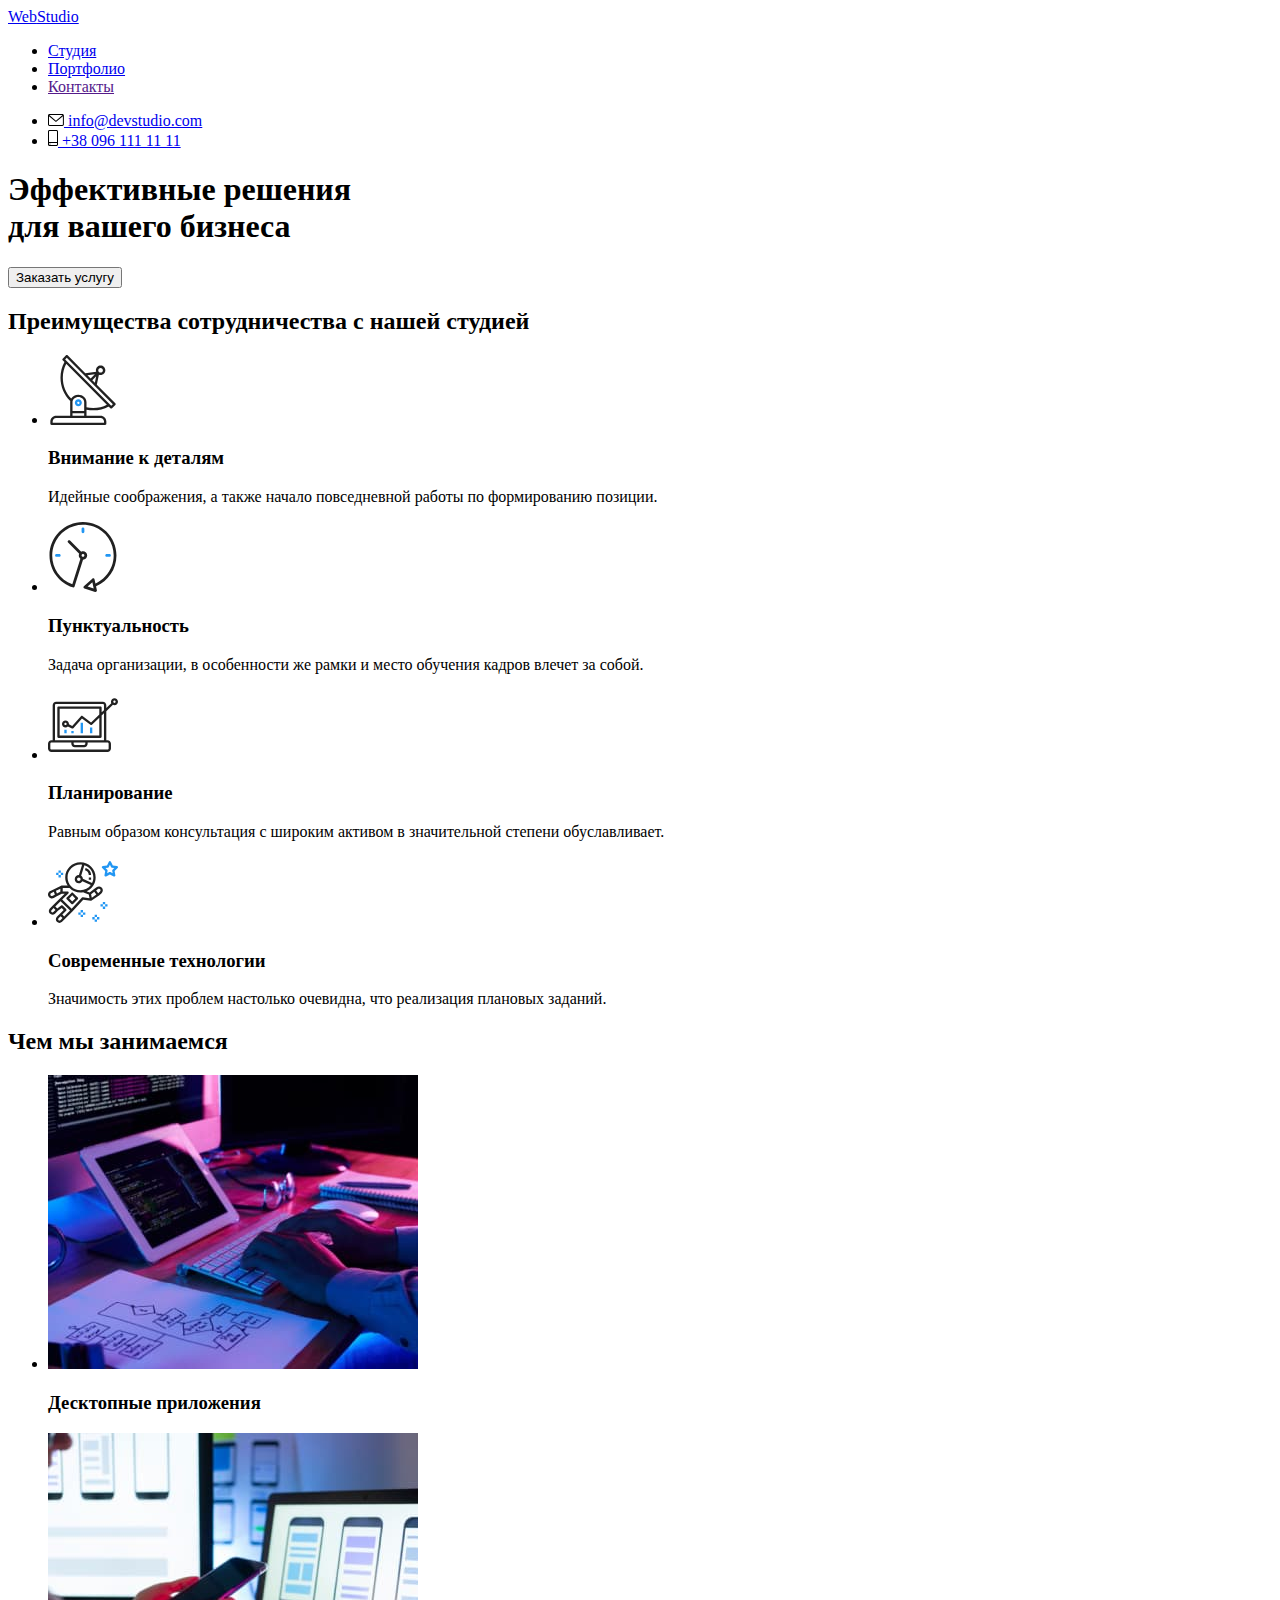
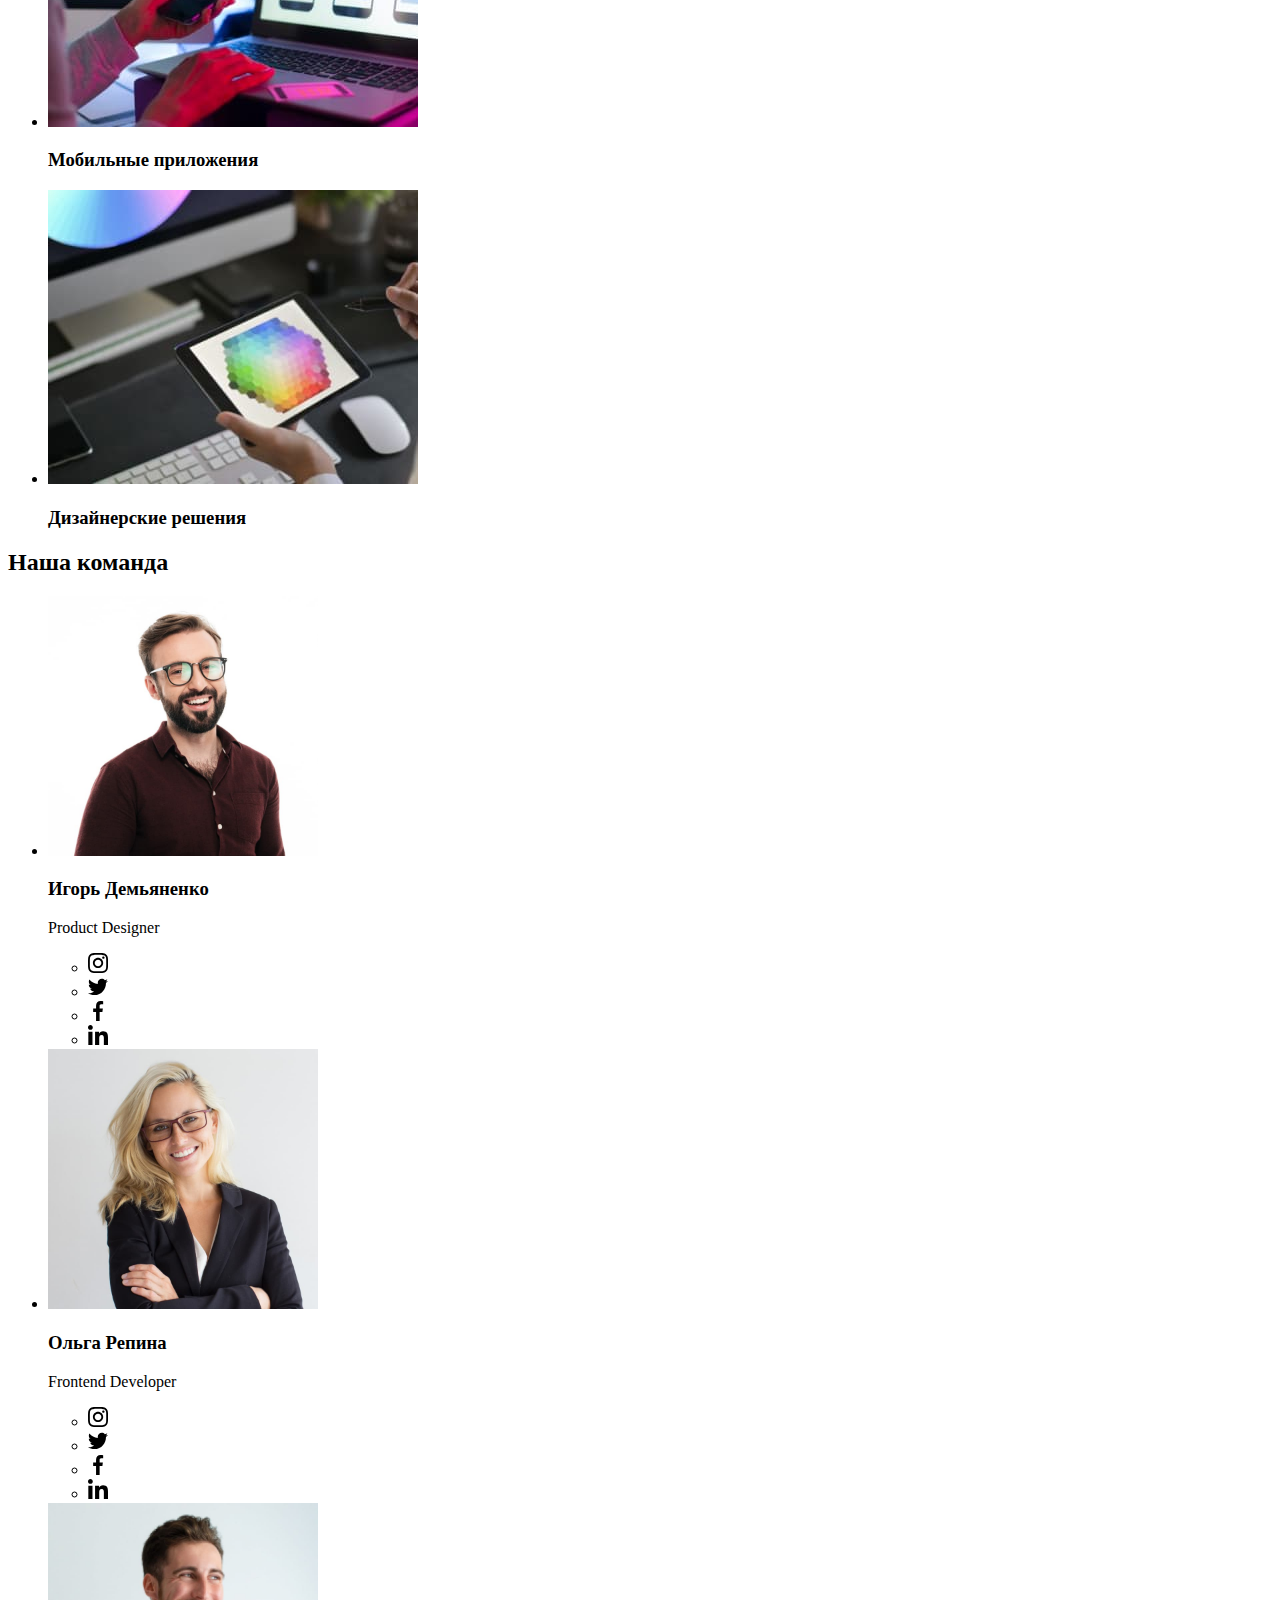
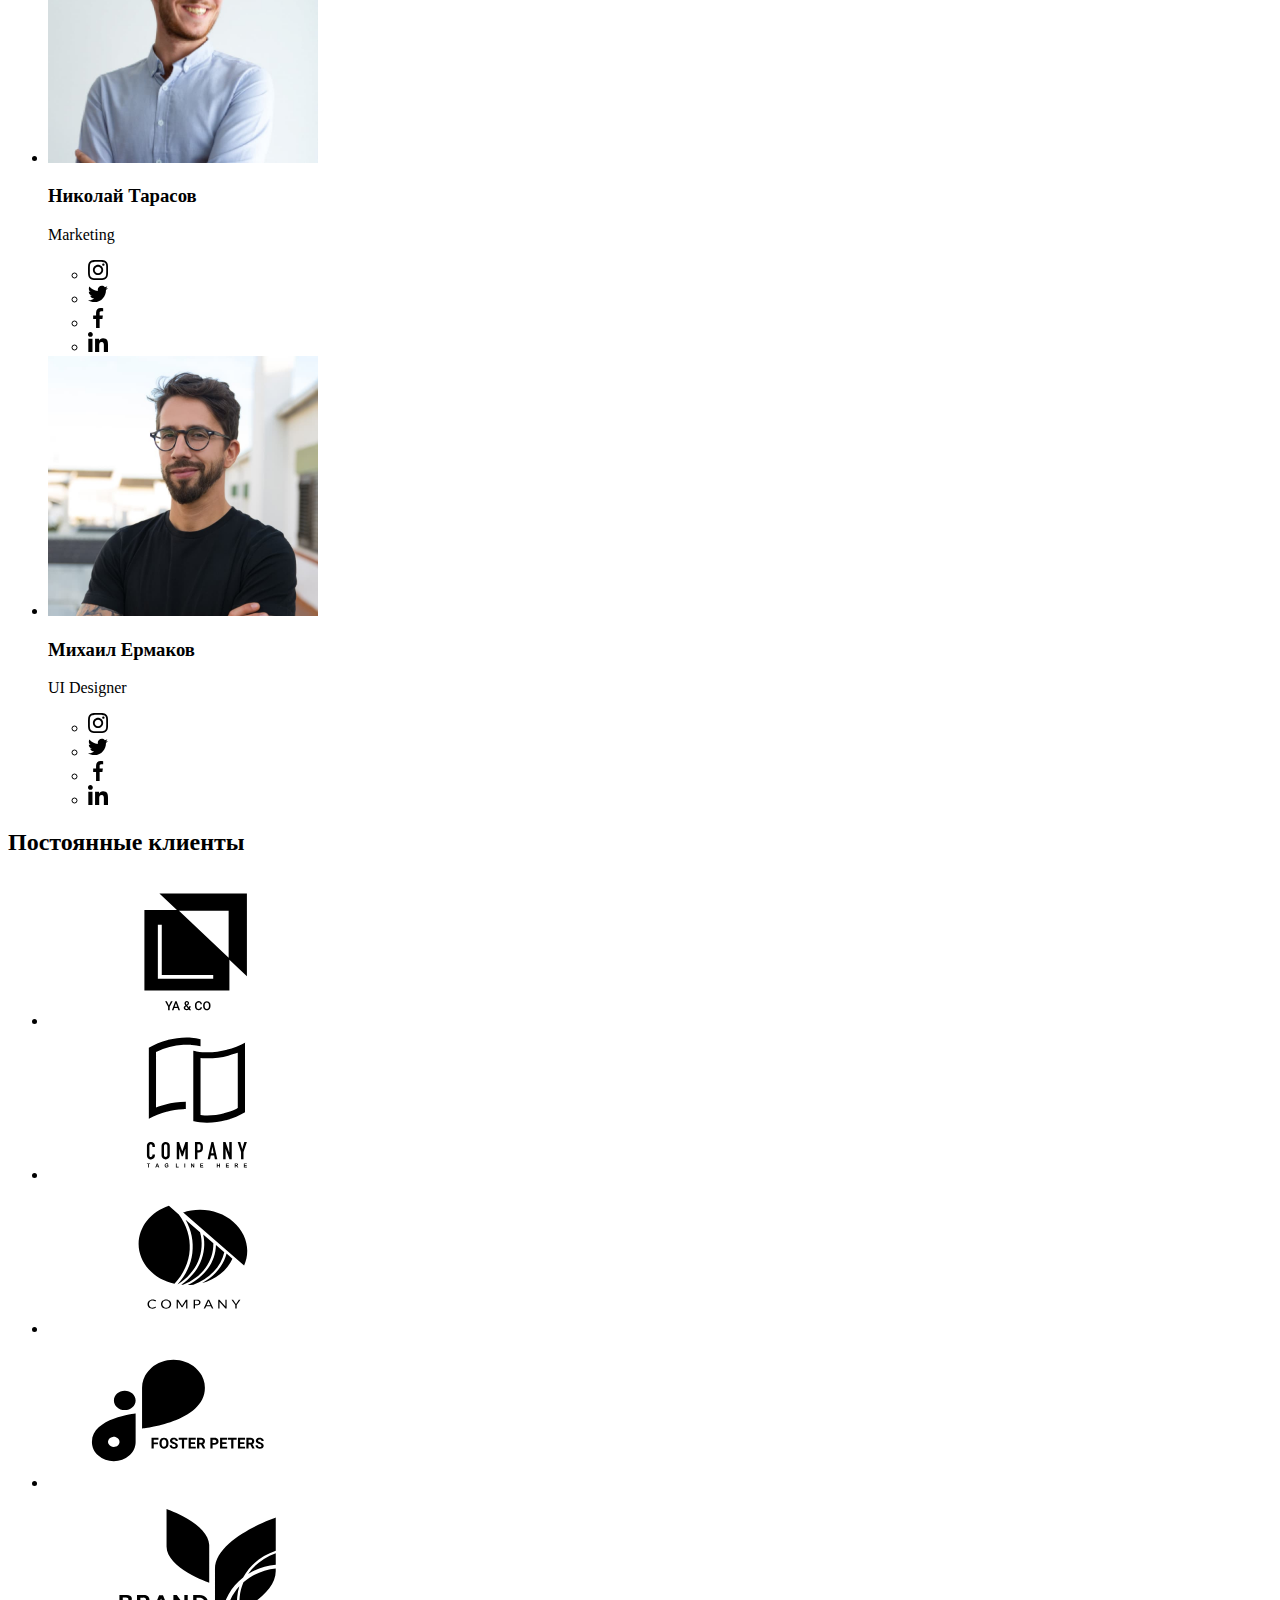
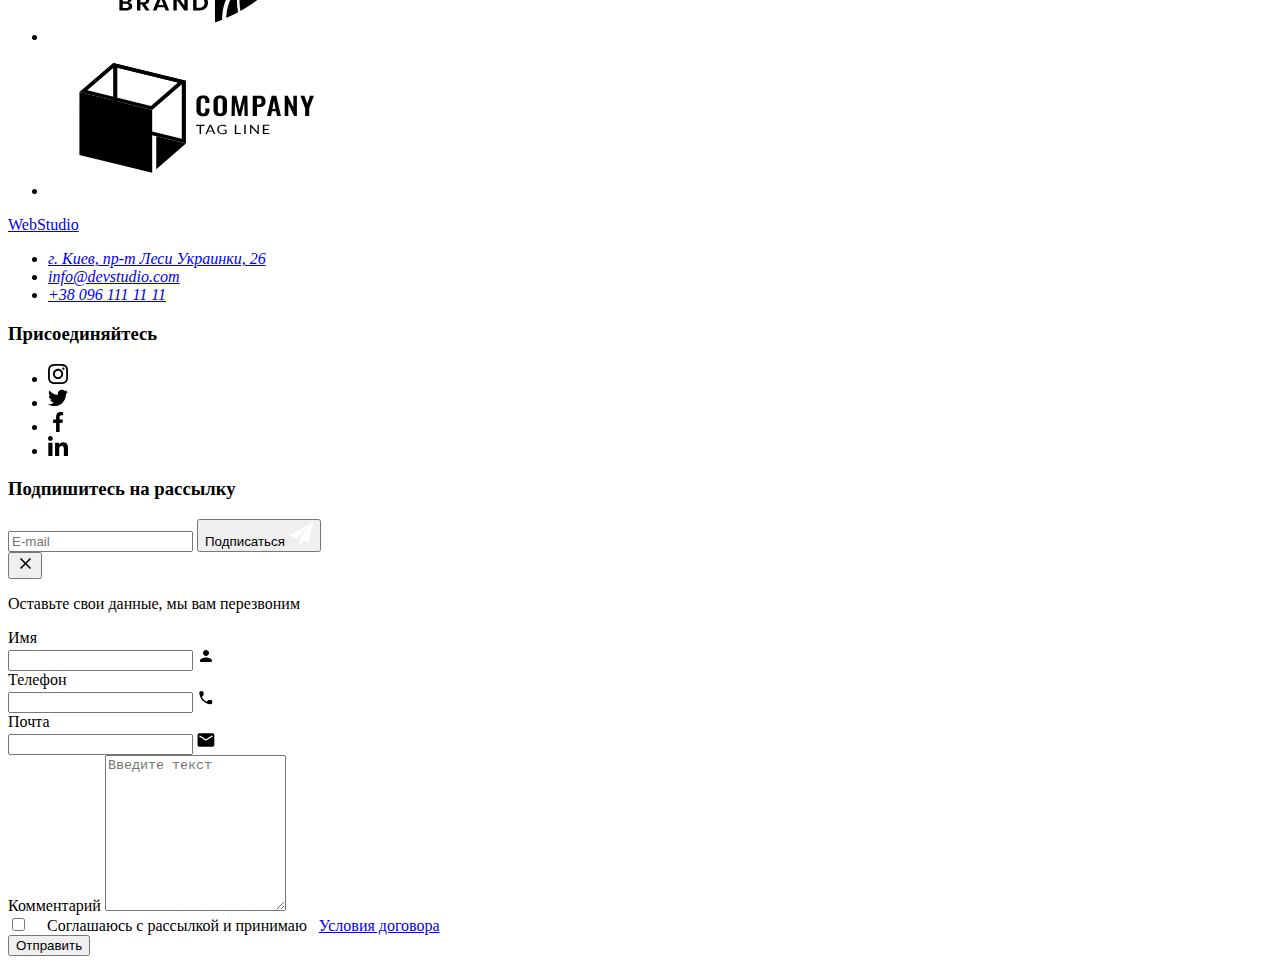
==== index.html @ 63162051 "sass" ====
<!DOCTYPE html>
<html lang="ru">
<head>
    <meta charset="UTF-8">
    <meta http-equiv="X-UA-Compatible" content="IE=edge">
    <meta name="viewport" content="width=device-width, initial-scale=1.0">
    <title>WebStudio</title>
    <link rel="stylesheet" href="./dist/main.min.css">
</head>
<body>
    <header class="container header-container">        
        <nav class="site-nav">
            <a href="./index.html" class="logo">Web<span class="logo__style">Studio</span></a>
            <ul class="navigation">
                <li class="navigation__item">
                    <a href="./index.html" class="navigation__link navigation__link-current">Студия</a>
                </li>
                <li class="navigation__item">
                    <a href="./portfolio.html" class="navigation__link">Портфолио</a>
                </li>
                <li class="navigation__item">
                    <a href="" class="navigation__link">Контакты</a>
                </li>
            </ul>
        </nav>
        <ul class="contacts">
            <li class="contacts__item">
                <a href="mailto:info@devstudio.com" class="contacts__link">
                    <svg class="contacts__icon" width="16" height="12">
                        <use href="./images/sprite.svg#icon-envelope" >
                        </use>
                    </svg> info@devstudio.com
                </a>
            </li>
            <li class="contacts__item">
                <a href="tel:+380961111111" class="contacts__link">
                    <svg class="contacts__icon" width="10" height="16">
                        <use href="./images/sprite.svg#icon-smartphone" >
                        </use>
                    </svg> +38 096 111 11 11
                </a>
            </li>
        </ul>
    </header> 
    <!--Основной контент-->   
    <main>
        <section class="hero">
            <div class="container hero__container"> 
                <h1 class="hero__heading">
                Эффективные решения <br>для вашего бизнеса
                </h1>
                <button data-modal-open type="button" class="hero__button" >Заказать услугу</button>
            </div>
        </section>
        <section class="section">
            <div class="container advantages-container">
                <!--Заголовок спрячется в CSS-->
                <h2 class="visually-hidden">Преимущества сотрудничества с нашей студией</h2>
                <ul class="advantages row">
                    <li class="advantages__item" >
                        <div class="advantages__box">
                            <svg class="advantages__icon" width="70" height="70">
                                <use href="./images/sprite.svg#icon-antenna"></use>
                            </svg>
                        </div>
                        <h3 class="advantages__title">Внимание к деталям</h3>
                        <p class="advantages__text">Идейные соображения, а также начало повседневной работы по формированию позиции.</p>
                    </li>
                    <li class="advantages__item">
                        <div class="advantages__box">
                            <svg class="advantages__icon" width="70" height="70">
                                <use href="./images/sprite.svg#icon-clock"></use>
                            </svg>
                        </div>
                        <h3 class="advantages__title">Пунктуальность</h3>
                        <p class="advantages__text">Задача организации, в особенности же рамки и место обучения кадров влечет за собой.
                        </p>
                    </li>
                    <li class="advantages__item">
                        <div class="advantages__box">
                            <svg class="advantages__icon" width="70" height="70">
                                <use href="./images/sprite.svg#icon-diagram"></use>
                            </svg>
                        </div>
                        <h3 class="advantages__title">Планирование</h3>
                        <p class="advantages__text">Равным образом консультация с широким активом в значительной степени обуславливает.
                        </p>
                    </li>
                    <li class="advantages__item">
                        <div class="advantages__box">
                            <svg class="advantages__icon" width="70" height="70">
                                <use href="./images/sprite.svg#icon-astronaut"></use>
                            </svg>
                        </div>
                        <h3 class="advantages__title">Современные технологии</h3>
                        <p class="advantages__text">Значимость этих проблем настолько очевидна, что реализация плановых заданий.</p>
                    </li>
                </ul>
            </div>
        </section>
        <section class="section section__work">
            <div class="container">
                <h2 class="section__title">Чем мы занимаемся</h2>
                <ul class="work row">
                    <li class="work__item">
                        <img src="./images/1.jpg" alt="">
                        <div class="work__title">
                            <h3 class="work__text">Десктопные приложения</h3>
                        </div>
                    </li>
                    <li class="work__item">
                        <img src="./images/2.jpg" alt="На ноутбуке создание адаптивной версии приложения для мобильных устройств"
                            width="370" height="294">
                        <div class="work__title">
                            <h3 class="work__text">Мобильные приложения</h3>
                        </div>
                    </li>
                    <li class="work__item">
                        <img src="./images/3.jpg" alt="Палитра цветов на планшете" width="370" height="294">
                        <div class="work__title">
                            <h3 class="work__text">Дизайнерские решения</h3>
                        </div>
                    </li>
                </ul>
            </div>
        </section>
        <section class="section dream-team">
            <div class="container">
                <h2 class="section__title">Наша команда</h2>
                <ul class="team row">
                    <li class="team__item">
                        <div class="team__content">
                            <img src="./images/igor.jpg" alt="Бородатый мужик в очках" width="270" height="260">
                            <div class="team__card">
                                <h3 class="team__title">Игорь Демьяненко </h3>
                                <p class="team__text">Product Designer</p>
                                <ul class="networks">
                                    <li class="networks__item">
                                        <a href="" class="networks__link">
                                            <svg class="networks__icon" width="20" height="20">
                                                <use href="./images/sprite.svg#icon-instagram">
                                                </use>
                                            </svg>
                                        </a>
                                    </li>
                                    <li class="networks__item">
                                        <a href="" class="networks__link">
                                            <svg class="networks__icon" width="20" height="20">
                                                <use href="./images/sprite.svg#icon-twitter">
                                                </use>
                                            </svg>
                                        </a>
                                    </li>
                                    <li class="networks__item">
                                        <a href="" class="networks__link">
                                            <svg class="networks__icon" width="20" height="20">
                                                <use href="./images/sprite.svg#icon-facebook">
                                                </use>
                                            </svg>
                                        </a>
                                    </li>
                                    <li class="networks__item">
                                        <a href="" class="networks__link">
                                            <svg class="networks__icon" width="20" height="20">
                                                <use href="./images/sprite.svg#icon-linkedin">
                                                </use>
                                            </svg>
                                        </a>
                                    </li>
                                </ul>
                            </div>
                        </div>
                    </li>
                    <li class="team__item">
                        <div class="team__content">
                            <img src="./images/olga.jpg" alt="Красивая блондинка" width="270" height="260">
                            <div class="team__card">
                                <h3 class="team__title">Ольга Репина</h3>
                                <p class="team__text">Frontend Developer</p>
                                <ul class="networks">
                                    <li class="networks__item">
                                        <a href="" class="networks__link">
                                            <svg class="networks__icon" width="20" height="20">
                                                <use href="./images/sprite.svg#icon-instagram">
                                                </use>
                                            </svg>
                                        </a>
                                    </li>
                                    <li class="networks__item">
                                        <a href="" class="networks__link">
                                            <svg class="networks__icon" width="20" height="20">
                                                <use href="./images/sprite.svg#icon-twitter">
                                                </use>
                                            </svg>
                                        </a>
                                    </li>
                                    <li class="networks__item">
                                        <a href="" class="networks__link">
                                            <svg class="networks__icon" width="20" height="20">
                                                <use href="./images/sprite.svg#icon-facebook">
                                                </use>
                                            </svg>
                                        </a>
                                    </li>
                                    <li class="networks__item">
                                        <a href="" class="networks__link">
                                            <svg class="networks__icon" width="20" height="20">
                                                <use href="./images/sprite.svg#icon-linkedin">
                                                </use>
                                            </svg>
                                        </a>
                                    </li>
                                </ul>
                            </div>
                        </div>
                    </li>
                    <li class="team__item">
                       <div class="team__content">
                            <img src="./images/kolya.jpg" alt="Голубоглазый шатен с сияющей улыбкой" width="270" height="260">
                            <div class="team__card">
                                <h3 class="team__title">Николай Тарасов</h3>
                                <p class="team__text">Marketing</p>
                                <ul class="networks">
                                    <li class="networks__item">
                                        <a href="" class="networks__link">
                                            <svg class="networks__icon" width="20" height="20">
                                                <use href="./images/sprite.svg#icon-instagram">
                                                </use>
                                            </svg>
                                        </a>
                                    </li>
                                    <li class="networks__item">
                                        <a href="" class="networks__link">
                                            <svg class="networks__icon" width="20" height="20">
                                                <use href="./images/sprite.svg#icon-twitter">
                                                </use>
                                            </svg>
                                        </a>
                                    </li>
                                    <li class="networks__item">
                                        <a href="" class="networks__link">
                                            <svg class="networks__icon" width="20" height="20">
                                                <use href="./images/sprite.svg#icon-facebook">
                                                </use>
                                            </svg>
                                        </a>
                                    </li>
                                    <li class="networks__item">
                                        <a href="" class="networks__link">
                                            <svg class="networks__icon" width="20" height="20">
                                                <use href="./images/sprite.svg#icon-linkedin">
                                                </use>
                                            </svg>
                                        </a>
                                    </li>
                                </ul>
                            </div>
                       </div>
                    </li>
                    <li class="team__item">
                        <div class="team__content">
                            <img src="./images/mikha.jpg" alt="Самодовольный мужик в очках и с бородой" width="270" height="260">
                            <div class="team__card">
                                <h3 class="team__title">Михаил Ермаков</h3>
                                <p class="team__text">UI Designer</p>
                                <ul class="networks">
                                    <li class="networks__item">
                                        <a href="" class="networks__link">
                                            <svg class="networks__icon" width="20" height="20">
                                                <use href="./images/sprite.svg#icon-instagram">
                                                </use>
                                            </svg>
                                        </a>
                                    </li>
                                    <li class="networks__item">
                                        <a href="" class="networks__link">
                                            <svg class="networks__icon" width="20" height="20">
                                                <use href="./images/sprite.svg#icon-twitter">
                                                </use>
                                            </svg>
                                        </a>
                                    </li>
                                    <li class="networks__item">
                                        <a href="" class="networks__link">
                                            <svg class="networks__icon" width="20" height="20">
                                                <use href="./images/sprite.svg#icon-facebook">
                                                </use>
                                            </svg>
                                        </a>
                                    </li>
                                    <li class="networks__item">
                                        <a href="" class="networks__link">
                                            <svg class="networks__icon" width="20" height="20">
                                                <use href="./images/sprite.svg#icon-linkedin">
                                                </use>
                                            </svg>
                                        </a>
                                    </li>
                                </ul>
                            </div>
                        </div>
                    </li>
                </ul>
            </div>
        </section>
        <section class="section">
            <div class="container">
                <h2 class="section__title">
                    Постоянные клиенты
                </h2>
                <ul class="clients row">
                    <li class="clients__item">
                        <a href="" class="clients__link">
                            <svg class="clients__icon">
                                <use href="./images/sprite.svg#icon-yaco">
                                </use>
                            </svg>
                        </a>
                    </li>
                    <li class="clients__item">
                        <a href="" class="clients__link">
                            <svg class="clients__icon">
                                <use href="./images/sprite.svg#icon-taglinehere">
                                </use>
                            </svg>
                        </a>
                    </li>
                    <li class="clients__item">
                        <a href="" class="clients__link">
                            <svg class="clients__icon">
                                <use href="./images/sprite.svg#icon-company">
                                </use>
                            </svg>
                        </a>
                    </li>
                    <li class="clients__item">
                        <a href="" class="clients__link">
                            <svg class="clients__icon">
                                <use href="./images/sprite.svg#icon-fosterpeters">
                                </use>
                            </svg>
                        </a>
                    </li>
                    <li class="clients__item">
                        <a href="" class="clients__link">
                            <svg class="clients__icon">
                                <use href="./images/sprite.svg#icon-brand">
                                </use>
                            </svg>
                        </a>
                    </li>
                    <li class="clients__item">
                        <a href="" class="clients__link">
                            <svg class="clients__icon">
                                <use href="./images/sprite.svg#icon-tagline">
                                </use>
                            </svg>
                        </a>
                    </li>
                </ul>
            </div>
        </section>
    </main>
    <!--Подвал сайта-->
    <footer class="footer">
        <div class="container footer__position">
           <div class="footer__address">
                <a href="./index.html" class="logo logo__footer">Web<span class="logo__style-white">Studio</span></a>
                <address class="address">
                    <ul class="address__studio">
                        <li class="address__item">
                            <a href="https://www.google.com.ua/maps/place/%D0%B1%D1%83%D0%BB.+%D0%9B%D0%B5%D1%81%D0%B8+%D0%A3%D0%BA%D1%80%D0%B0%D0%B8%D0%BD%D0%BA%D0%B8,+26,+%D0%9A%D0%B8%D0%B5%D0%B2,+02000/@50.4265841,30.5361971,17z/"
                                target="_blank" class="link-map">г. Киев, пр-т Леси Украинки, 26</a>
                        </li>
                        <li class="address__item">
                            <a href="mailto:info@devstudio.com" class="address__link">info@devstudio.com</a>
                        </li>
                        <li class="address__item">
                            <a href="tel:+380961111111" class="address__link">+38 096 111 11 11</a>
                        </li>
                    </ul>
                </address>
           </div>
            <div class="account">
                <h3 class="account__title">Присоединяйтесь</h3>
                <ul class="account__list">
                    <li class="account__item">
                        <a href="" class="account__link">
                            <svg class="account__icon" width="20" height="20">
                                <use href="./images/sprite.svg#icon-instagram">
                                </use>
                            </svg>
                        </a>
                    </li>
                    <li class="account__item">
                        <a href="" class="account__link">
                            <svg class="account__icon" width="20" height="20">
                                <use href="./images/sprite.svg#icon-twitter">
                                </use>
                            </svg>
                        </a>
                    </li>
                    <li class="account__item">
                        <a href="" class="account__link">
                            <svg class="account__icon" width="20" height="20">
                                <use href="./images/sprite.svg#icon-facebook">
                                </use>
                            </svg>
                        </a>
                    </li>
                    <li class="account__item">
                        <a href="" class="account__link">
                            <svg class="account__icon" width="20" height="20">
                                <use href="./images/sprite.svg#icon-linkedin">
                                </use>
                            </svg>
                        </a>
                    </li>
                </ul>
            </div>
            <div class="footer-form-box">
                <h3 class="account__title">Подпишитесь на рассылку</h3>
                <form class="form">
                    <input type="email" name="email" placeholder="E-mail" class="form__input">
                    <button type="submit" class="form__submit">Подписаться
                        <svg class="form__svg" width="24" height="24">
                            <use href="./images/sprite.svg#icon-send"></use>
                        </svg>
                    </button>
                </form>
            </div>
        </div>
    </footer>
    <!--Модальное окно-->
    <div data-modal class="backdrop is-hidden">
        <div class="modal">
             <button data-modal-close type="button" class="button-close-modal">
                <svg class="icon-close-modal" width="18" height="18">
                    <use href="./images/sprite.svg#icon-close-black"></use>
                </svg>
            </button>
            <p class="modal__title">Оставьте свои данные, мы вам перезвоним</p>
            <form>
                <div class="modal__box">
                    <label for="name" class="modal__label">Имя</label>
                   <div class="modal__field">
                        <input type="text" name="name" id="name" class="modal__input">
                        <svg class="modal__icon" width="18" height="18">
                            <use href="./images/sprite.svg#icon-person"></use>
                        </svg>
                   </div>
                </div>
                <div class="modal__box">
                    <label for="tel" class="modal__label">Телефон</label>
                    <div class="modal__field">
                        <input type="tel" name="tel" id="tel" class="modal__input">
                        <svg class="modal__icon" width="18" height="18">
                            <use href="./images/sprite.svg#icon-phone"></use>
                        </svg>
                    </div>
                </div>
                <div class="modal__box">
                    <label for="email" class="modal__label">Почта</label>
                    <div class="modal__field">
                        <input type="email" name="email" id="email" class="modal__input">
                        <svg class="modal__icon" width="18" height="18">
                            <use href="./images/sprite.svg#icon-email"></use>
                        </svg>
                    </div>
                </div>
                <div class="modal__box">
                    <label for="comment" class="modal__label">Комментарий</label>
                    <textarea name="comment" id="comment" rows="10" class="modal__comment" placeholder="Введите текст"></textarea>
                </div>
                <div class="checkbox">
                    <input type="checkbox" name="agreement" id="agreement" class="checkbox__input hidden">
                    <label for="agreement" class="checkbox__label">
                        <span class="checkbox__send">
                            <svg width="11" height="8">
                                <use href="./images/sprite.svg#icon-check"></use>
                            </svg>
                        </span>
                        Соглашаюсь с рассылкой и принимаю &#160
                        <a href="#" class="agreement-link">Условия договора</a>
                    </label>
                </div>
                <button type="submit" class="modal-submit-button">
                    Отправить
                </button>
            </form>
        </div>
    </div>
    <script src="./js/modal.js"></script>
</body>
</html>
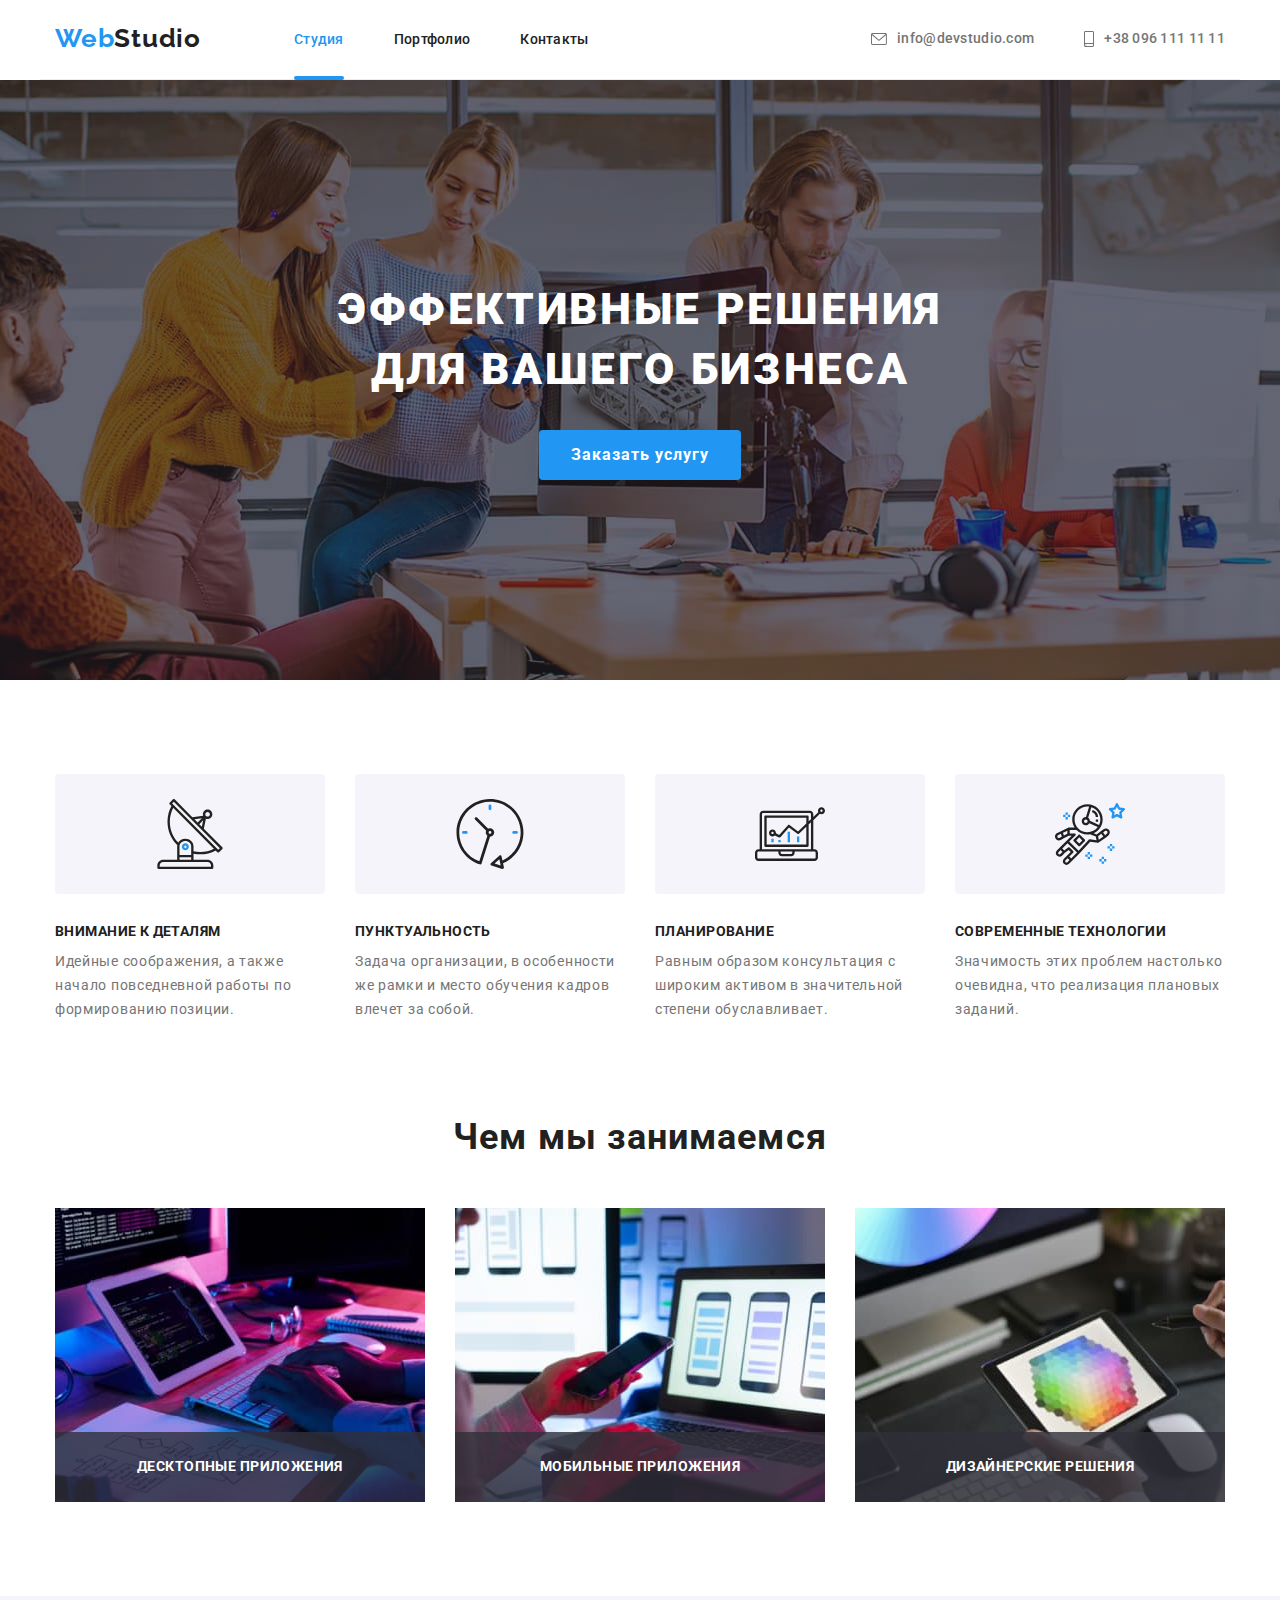
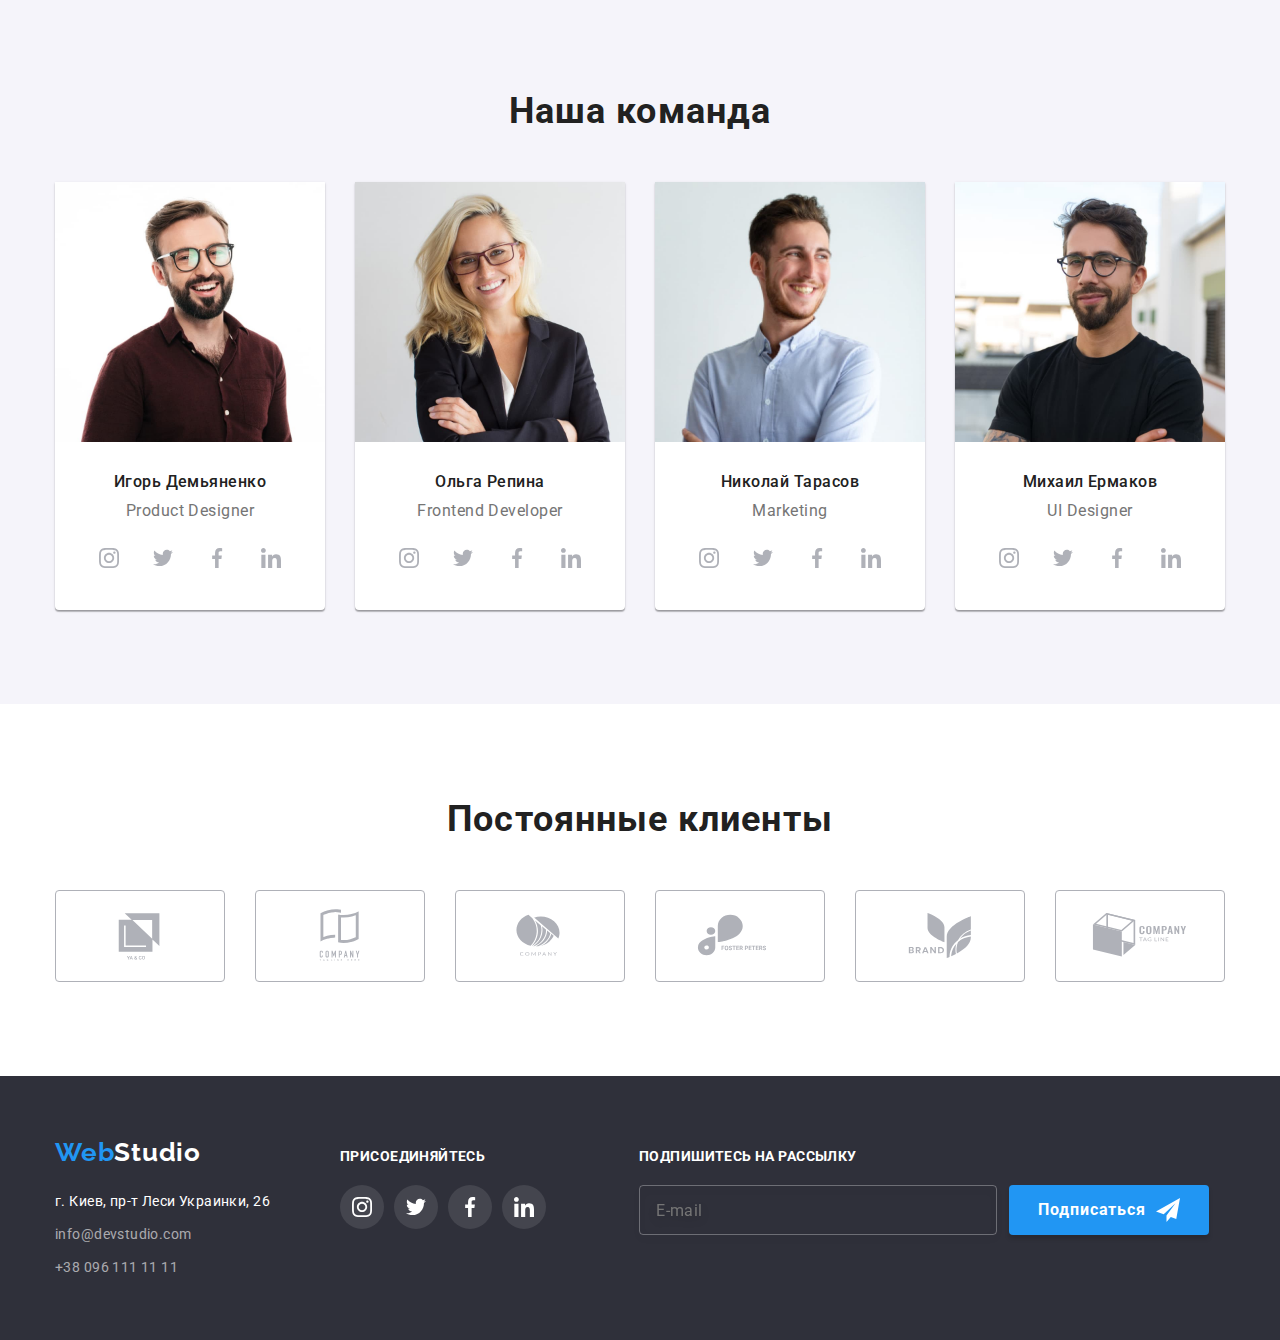
==== commit 6cf753fe: "dist del" ====
--- a/index.html
+++ b/index.html
@@ -5,7 +5,7 @@
     <meta http-equiv="X-UA-Compatible" content="IE=edge">
     <meta name="viewport" content="width=device-width, initial-scale=1.0">
     <title>WebStudio</title>
-    <link rel="stylesheet" href="./dist/main.min.css">
+    <link rel="stylesheet" href="./css/main.min.css">
 </head>
 <body>
     <header class="container header-container">        
--- a/css/main.min.css
+++ b/css/main.min.css
@@ -0,0 +1,2 @@
+@import url("https://fonts.googleapis.com/css2?family=Raleway:wght@700&family=Roboto:wght@400;500;700;900&display=swap");@import url("https://cdnjs.cloudflare.com/ajax/libs/modern-normalize/1.1.0/modern-normalize.css");*,::before,::after{-webkit-box-sizing:border-box;box-sizing:border-box}body{font-family:'Roboto', sans-serif;color:#757575}h1,h2,h3,p,ul{margin-top:0;margin-bottom:0}ul{padding:0;list-style:none}img{display:block;max-width:100%;height:auto}.logo{font-family:'Raleway', sans-serif;color:#2196f3;text-decoration:none;font-weight:700;font-size:26px;line-height:1.3;letter-spacing:0.03em;margin-right:93px}.logo__style{color:#212121}.logo__style-white{color:#ffff}.logo__footer{display:block;margin-right:0;margin-bottom:20px}.container{width:1200px;padding-left:15px;padding-right:15px;margin:0 auto}.logo{font-family:'Raleway', sans-serif;color:#2196f3;text-decoration:none;font-weight:700;font-size:26px;line-height:1.3;letter-spacing:0.03em;margin-right:93px}.logo__style{color:#212121}.logo__style-white{color:#ffff}.logo__footer{display:block;margin-right:0;margin-bottom:20px}.header-container{display:-webkit-box;display:-ms-flexbox;display:flex;-webkit-box-pack:justify;-ms-flex-pack:justify;justify-content:space-between;height:80px;padding-top:24px;padding-bottom:25px;-webkit-box-align:center;-ms-flex-align:center;align-items:center;border-bottom:1px solid #ececec}.navigation{display:-webkit-box;display:-ms-flexbox;display:flex}.navigation__item{margin-right:50px}.navigation__item:last-child{margin-right:0}.site-nav{display:-webkit-box;display:-ms-flexbox;display:flex;-webkit-box-align:center;-ms-flex-align:center;align-items:center}.navigation__link{position:relative;padding:32px 0;color:#212121;text-decoration:none;font-weight:500;font-size:14px;line-height:1.14;letter-spacing:0.02em;-webkit-transition:color 250ms cubic-bezier(0.4, 0, 0.2, 1);transition:color 250ms cubic-bezier(0.4, 0, 0.2, 1)}.navigation__link:hover,.navigation__link:focus{color:#2196f3}.navigation__link-current{color:#2196f3}.navigation__link-current::after{position:absolute;content:'';width:100%;height:4px;bottom:-1px;right:0;border-radius:2px;background-color:#2196f3}.contacts{display:-webkit-box;display:-ms-flexbox;display:flex}.contacts__item{margin-left:50px}.contacts__item:first-child{margin-left:0}.contacts__link{display:-webkit-box;display:-ms-flexbox;display:flex;-webkit-box-align:center;-ms-flex-align:center;align-items:center;color:#757575;font-weight:500;font-size:14px;line-height:1.14;letter-spacing:0.02em;text-decoration:none;-webkit-transition:color 250ms cubic-bezier(0.4, 0, 0.2, 1);transition:color 250ms cubic-bezier(0.4, 0, 0.2, 1)}.contacts__link:hover,.contacts__link:focus{color:#2196f3}.contacts__icon{margin-right:10px;fill:currentColor}.contacts__link:hover .contacts__icon,.contacts__link:focus .contacts__icon{color:#2196f3;fill:#2196f3;stroke:#2196f3}.hero{background-color:#2f303a;padding-top:200px;padding-bottom:200px;max-width:1600px;height:600px;margin-left:auto;margin-right:auto;background-image:-webkit-gradient(linear, left top, right top, from(rgba(47,48,58,0.4)), to(rgba(47,48,58,0.4))),url(../images/bgimg.jpg);background-image:linear-gradient(to right, rgba(47,48,58,0.4), rgba(47,48,58,0.4)),url(../images/bgimg.jpg);background-position:center;background-repeat:no-repeat;background-size:cover}.hero__heading{color:#ffff;font-weight:900;font-size:44px;line-height:1.36;text-align:center;letter-spacing:0.06em;text-transform:uppercase;margin-bottom:30px}.hero__container{display:-webkit-box;display:-ms-flexbox;display:flex;-webkit-box-orient:vertical;-webkit-box-direction:normal;-ms-flex-direction:column;flex-direction:column;-webkit-box-align:center;-ms-flex-align:center;align-items:center;-webkit-box-pack:center;-ms-flex-pack:center;justify-content:center}.hero__button{color:#ffff;background-color:#2196f3;font-family:inherit;font-weight:bold;font-size:16px;line-height:1.88;display:-webkit-box;display:-ms-flexbox;display:flex;-webkit-box-align:center;-ms-flex-align:center;align-items:center;text-align:center;letter-spacing:0.06em;cursor:pointer;border-radius:4px;padding:10px 32px;border:none;outline:none;-webkit-transition:opacity 250ms cubic-bezier(0.4, 0, 0.2, 1);transition:opacity 250ms cubic-bezier(0.4, 0, 0.2, 1)}.hero__button:hover{opacity:0.8}.backdrop{position:fixed;left:0;top:0;width:100%;height:100%;background-color:rgba(0,0,0,0.2);opacity:1;-webkit-transition:opacity 250ms cubic-bezier(0.4, 0, 0.2, 1);transition:opacity 250ms cubic-bezier(0.4, 0, 0.2, 1)}.backdrop.is-hidden{opacity:0;visibility:hidden;pointer-events:none}.modal{position:absolute;width:528px;min-height:581px;padding:40px 39px 40px 41px;left:50%;top:50%;-webkit-transform:translate(-50%, -50%) scale(1);transform:translate(-50%, -50%) scale(1);-webkit-transition:-webkit-transform 250ms cubic-bezier(0.4, 0, 0.2, 1);transition:-webkit-transform 250ms cubic-bezier(0.4, 0, 0.2, 1);transition:transform 250ms cubic-bezier(0.4, 0, 0.2, 1);transition:transform 250ms cubic-bezier(0.4, 0, 0.2, 1), -webkit-transform 250ms cubic-bezier(0.4, 0, 0.2, 1);background-color:#fff;-webkit-box-shadow:0px 1px 3px rgba(0,0,0,0.12),0px 1px 1px rgba(0,0,0,0.14),0px 2px 1px rgba(0,0,0,0.2);box-shadow:0px 1px 3px rgba(0,0,0,0.12),0px 1px 1px rgba(0,0,0,0.14),0px 2px 1px rgba(0,0,0,0.2);border-radius:4px}.button-close-modal{display:-webkit-box;display:-ms-flexbox;display:flex;-webkit-box-align:center;-ms-flex-align:center;align-items:center;position:absolute;top:8px;right:8px;width:30px;height:30px;background:#ffffff;border:1px solid rgba(0,0,0,0.1);border-radius:50%;cursor:pointer;-webkit-transition:fill 250ms cubic-bezier(0.4, 0, 0.2, 1);transition:fill 250ms cubic-bezier(0.4, 0, 0.2, 1)}.button-close-modal:hover .icon-close-modal,.button-close-modal:focus .icon-close-modal{fill:#2196f3}.modal__title{font-weight:700;font-size:20px;line-height:23px;text-align:center;letter-spacing:0.03em;color:#212121;margin-bottom:12px}.modal__box{position:relative;width:100%;margin-bottom:10px;cursor:pointer}.modal__label{display:block;margin-bottom:4px;font-size:12px;line-height:1.2;letter-spacing:0.01em;color:#757575}.modal__input{width:100%;min-height:40px;border:1px solid rgba(33,33,33,0.2);border-radius:4px;cursor:pointer;padding-left:40px;outline:none;-webkit-transition:border-color 250ms cubic-bezier(0.4, 0, 0.2, 1);transition:border-color 250ms cubic-bezier(0.4, 0, 0.2, 1)}.modal__input .modal__input:focus{border-color:#2196f3}.modal__icon{position:absolute;left:12px;bottom:11px;-webkit-transition:fill 250ms cubic-bezier(0.4, 0, 0.2, 1);transition:fill 250ms cubic-bezier(0.4, 0, 0.2, 1)}.modal__field:focus .modal__icon,.modal__field:hover .modal__icon{fill:#2196f3}.modal__comment{display:block;resize:none;width:100%;height:120px;padding:12px 16px;border:1px solid rgba(33,33,33,0.2);border-radius:4px;font-size:14px;line-height:16px;letter-spacing:0.01em;color:rgba(117,117,117,0.5);outline:none;-webkit-transition:border-color 250ms cubic-bezier(0.4, 0, 0.2, 1);transition:border-color 250ms cubic-bezier(0.4, 0, 0.2, 1)}.modal__comment:focus,.modal__comment:hover{border-color:#2196f3}.checkbox{display:-webkit-box;display:-ms-flexbox;display:flex;-webkit-box-pack:center;-ms-flex-pack:center;justify-content:center;-webkit-box-align:center;-ms-flex-align:center;align-items:center;margin-top:15px;margin-bottom:30px}.hidden{position:absolute;width:1px;height:1px;margin:-1px;padding:0;overflow:hidden;border:0;clip:rect(0 0 0 0)}.checkbox__send{display:-webkit-box;display:-ms-flexbox;display:flex;-webkit-box-pack:center;-ms-flex-pack:center;justify-content:center;-webkit-box-align:center;-ms-flex-align:center;align-items:center;width:16px;height:15px;border:2px solid #212121;border-radius:2px;margin-right:7px;-webkit-transition:border-color 250ms cubic-bezier(0.4, 0, 0.2, 1);transition:border-color 250ms cubic-bezier(0.4, 0, 0.2, 1)}.checkbox__label{display:-webkit-box;display:-ms-flexbox;display:flex;-webkit-box-pack:center;-ms-flex-pack:center;justify-content:center;-webkit-box-align:center;-ms-flex-align:center;align-items:center;font-size:14px;line-height:24px;letter-spacing:0.03em;color:#757575}.agreement-link{color:#2196f3;font-size:14px;line-height:24px;letter-spacing:0.03em}.checkbox__input:checked+.checkbox__label .checkbox__send{background-color:#2196f3;border:none}.checkbox__input:hover+.checkbox__label .checkbox__send,.checkbox__input:focus+.checkbox__label .checkbox__send{border-color:#2196f3}.modal-submit-button{margin:0 auto;width:200px;height:50px;color:#ffff;background-color:#2196f3;font-family:inherit;font-weight:700;font-size:16px;line-height:1.88;display:block;-webkit-box-align:center;-ms-flex-align:center;align-items:center;text-align:center;letter-spacing:0.06em;cursor:pointer;border-radius:4px;padding:10px 32px;border:none;outline:none;-webkit-box-shadow:0px 4px 4px rgba(0,0,0,0.15);box-shadow:0px 4px 4px rgba(0,0,0,0.15);border-radius:4px;-webkit-transition:background-color 250ms cubic-bezier(0.4, 0, 0.2, 1);transition:background-color 250ms cubic-bezier(0.4, 0, 0.2, 1)}.modal-submit-button:hover,.modal-submit-button:focus{background-color:#188ce8}.visually-hidden{position:absolute;clip:rect(0 0 0 0);width:1px;height:1px;margin:-1px}.section{padding-top:94px;padding-bottom:94px}.row{display:-webkit-box;display:-ms-flexbox;display:flex}.advantages__item{margin-left:30px}.advantages__item:first-child{margin-left:0}.advantages__box{display:-webkit-box;display:-ms-flexbox;display:flex;-webkit-box-pack:center;-ms-flex-pack:center;justify-content:center;-webkit-box-align:center;-ms-flex-align:center;align-items:center;width:270px;height:120px;background-color:#f5f4fa;border-radius:4px;margin-bottom:30px}.advantages__title{color:#212121;font-weight:700;font-size:14px;line-height:1.14;letter-spacing:0.03em;text-transform:uppercase;margin-bottom:10px}.advantages__text{color:#757575;font-size:14px;line-height:1.71;letter-spacing:0.05em}.section__work{padding-top:0px}.section__title{color:#212121;font-weight:bold;font-size:36px;line-height:1.17;text-align:center;letter-spacing:0.03em;margin-bottom:50px}.work__item{position:relative;margin-right:30px}.work__item:last-child{margin-right:0}.work__title{position:absolute;display:-webkit-box;display:-ms-flexbox;display:flex;-webkit-box-pack:center;-ms-flex-pack:center;justify-content:center;-webkit-box-align:center;-ms-flex-align:center;align-items:center;left:0;bottom:0;width:370px;height:70px;background-color:rgba(47,48,58,0.8)}.work__text{color:#ffff;font-weight:700;font-size:14px;line-height:1.14;letter-spacing:0.03em;text-transform:uppercase}.dream-team{background-color:#f5f4fa}.team__item{margin-right:30px}.team__item:last-child{margin-right:0}.team__content{display:-webkit-box;display:-ms-flexbox;display:flex;-webkit-box-orient:vertical;-webkit-box-direction:normal;-ms-flex-direction:column;flex-direction:column;background-color:#ffff;-webkit-box-shadow:0px 1px 3px rgba(0,0,0,0.12),0px 1px 1px rgba(0,0,0,0.14),0px 2px 1px rgba(0,0,0,0.2);box-shadow:0px 1px 3px rgba(0,0,0,0.12),0px 1px 1px rgba(0,0,0,0.14),0px 2px 1px rgba(0,0,0,0.2);border-radius:0px 0px 4px 4px}.team__card{padding-top:30px;padding-bottom:30px}.team__title{color:#212121;font-weight:500;font-size:16px;line-height:1.19;text-align:center;letter-spacing:0.03em;margin-bottom:10px}.team__text{color:#757575;font-size:16px;line-height:1.19;text-align:center;letter-spacing:0.03em;margin-bottom:16px}.networks{display:-webkit-box;display:-ms-flexbox;display:flex;-webkit-box-pack:center;-ms-flex-pack:center;justify-content:center;-webkit-box-align:center;-ms-flex-align:center;align-items:center}.networks__item{margin-right:10px}.networks__item:last-child{margin-right:0}.networks__link{display:-webkit-box;display:-ms-flexbox;display:flex;-webkit-box-pack:center;-ms-flex-pack:center;justify-content:center;-webkit-box-align:center;-ms-flex-align:center;align-items:center;border-radius:50%;width:44px;height:44px;-webkit-transition:background-color 250ms cubic-bezier(0.4, 0, 0.2, 1);transition:background-color 250ms cubic-bezier(0.4, 0, 0.2, 1)}.networks__link:focus,.networks__link:hover{background-color:#2196f3}.networks__icon{fill:#afb1b8;-webkit-transition:fill 250ms cubic-bezier(0.4, 0, 0.2, 1);transition:fill 250ms cubic-bezier(0.4, 0, 0.2, 1)}.networks__link:focus .networks__icon,.networks__link:hover .networks__icon{fill:#ffff}.clients__item{-webkit-box-sizing:border-box;box-sizing:border-box;-ms-flex-preferred-size:calc(100% / 6 - 30px);flex-basis:calc(100% / 6 - 30px);margin-right:30px}.clients__item:last-child{margin-right:0}.clients__link{display:-webkit-box;display:-ms-flexbox;display:flex;-webkit-box-pack:center;-ms-flex-pack:center;justify-content:center;-webkit-box-align:center;-ms-flex-align:center;align-items:center;width:170px;height:92px;border:1px solid #afb1b8;border-radius:4px;-webkit-transition:border-color 250ms cubic-bezier(0.4, 0, 0.2, 1);transition:border-color 250ms cubic-bezier(0.4, 0, 0.2, 1)}.clients__link:hover,.clients__link:focus{border-color:#2196f3}.clients__icon{display:block;margin-top:0;margin-bottom:0;width:106px;height:60px;fill:#afb1b8;-webkit-transition:fill 250ms cubic-bezier(0.4, 0, 0.2, 1);transition:fill 250ms cubic-bezier(0.4, 0, 0.2, 1)}.clients__link:focus .clients__icon,.clients__link:hover .clients__icon{fill:#2196f3}.section__projects{padding-top:94px;padding-bottom:64px}.filter{display:-webkit-box;display:-ms-flexbox;display:flex;-webkit-box-pack:center;-ms-flex-pack:center;justify-content:center;margin-bottom:50px}.filter__item{margin-right:8px}.filter__item:last-child{margin-right:0}.filter__style{font-family:inherit;font-weight:500;font-size:16px;line-height:1.62;text-align:center;letter-spacing:0.03em;border:none;border-radius:4px;padding:6px 22px;-webkit-transition:background-color 250ms cubic-bezier(0.4, 0, 0.2, 1),color 250ms cubic-bezier(0.4, 0, 0.2, 1),-webkit-box-shadow 250ms cubic-bezier(0.4, 0, 0.2, 1);transition:background-color 250ms cubic-bezier(0.4, 0, 0.2, 1),color 250ms cubic-bezier(0.4, 0, 0.2, 1),-webkit-box-shadow 250ms cubic-bezier(0.4, 0, 0.2, 1);transition:background-color 250ms cubic-bezier(0.4, 0, 0.2, 1),color 250ms cubic-bezier(0.4, 0, 0.2, 1),box-shadow 250ms cubic-bezier(0.4, 0, 0.2, 1);transition:background-color 250ms cubic-bezier(0.4, 0, 0.2, 1),color 250ms cubic-bezier(0.4, 0, 0.2, 1),box-shadow 250ms cubic-bezier(0.4, 0, 0.2, 1),-webkit-box-shadow 250ms cubic-bezier(0.4, 0, 0.2, 1)}.filter__style:focus,.filter__style:hover{color:#ffff;background-color:#2196f3;cursor:pointer;-webkit-box-shadow:0px 3px 1px rgba(0,0,0,0.1),0px 1px 2px rgba(0,0,0,0.08),0px 2px 2px rgba(0,0,0,0.12);box-shadow:0px 3px 1px rgba(0,0,0,0.1),0px 1px 2px rgba(0,0,0,0.08),0px 2px 2px rgba(0,0,0,0.12)}.project{display:-webkit-box;display:-ms-flexbox;display:flex;-ms-flex-wrap:wrap;flex-wrap:wrap;padding:0;margin:0;margin-left:calc(-1 * 30px);margin-top:calc(-1 * 30px)}.project__item{margin-left:30px;margin-top:30px;-ms-flex-preferred-size:calc(100 / 3 - 30px);flex-basis:calc(100 / 3 - 30px)}.project__content{display:-webkit-box;display:-ms-flexbox;display:flex;-webkit-box-orient:vertical;-webkit-box-direction:normal;-ms-flex-direction:column;flex-direction:column;background-color:#ffff;text-decoration:none;-webkit-transition:-webkit-box-shadow 250ms cubic-bezier(0.4, 0, 0.2, 1);transition:-webkit-box-shadow 250ms cubic-bezier(0.4, 0, 0.2, 1);transition:box-shadow 250ms cubic-bezier(0.4, 0, 0.2, 1);transition:box-shadow 250ms cubic-bezier(0.4, 0, 0.2, 1), -webkit-box-shadow 250ms cubic-bezier(0.4, 0, 0.2, 1)}.project__content:focus,.project__content:hover{-webkit-box-shadow:0px 1px 1px rgba(0,0,0,0.12),0px 4px 4px rgba(0,0,0,0.06),1px 4px 6px rgba(0,0,0,0.16);box-shadow:0px 1px 1px rgba(0,0,0,0.12),0px 4px 4px rgba(0,0,0,0.06),1px 4px 6px rgba(0,0,0,0.16);cursor:pointer}.project__wrapp{position:relative;overflow:hidden}.project-hidden-late{position:absolute;padding:63px 24px;width:370px;top:0;left:0;height:100%;-webkit-transform:translateY(100%);transform:translateY(100%);-webkit-transition:-webkit-transform 250ms cubic-bezier(0.4, 0, 0.2, 1);transition:-webkit-transform 250ms cubic-bezier(0.4, 0, 0.2, 1);transition:transform 250ms cubic-bezier(0.4, 0, 0.2, 1);transition:transform 250ms cubic-bezier(0.4, 0, 0.2, 1), -webkit-transform 250ms cubic-bezier(0.4, 0, 0.2, 1);font-size:18px;line-height:1.56;letter-spacing:0.03em;color:#ffffff;background:rgba(33,150,243,0.9)}.project__content:focus .project-hidden-late,.project__content:hover .project-hidden-late{-webkit-transform:translateY(0);transform:translateY(0)}.project__box{padding:20px 24px;border:1px solid #eeeeee;border-top:none}.project__title{color:#212121;font-weight:700;font-size:18px;line-height:2;letter-spacing:0.06em;margin-bottom:4px}.project__text{color:#757575;font-size:16px;line-height:1.88;letter-spacing:0.03em}.footer{background-color:#2f303a;padding-top:60px;padding-bottom:60px}.footer__position{display:-webkit-box;display:-ms-flexbox;display:flex;-webkit-box-align:baseline;-ms-flex-align:baseline;align-items:baseline}.footer__adress{-webkit-box-flex:1;-ms-flex-positive:1;flex-grow:1}.address__studio{list-style-type:none;font-style:normal;padding-left:0}.link-map{color:#ffff;text-decoration:none;font-size:14px;line-height:1.71;letter-spacing:0.03em;-webkit-transition:color 250ms cubic-bezier(0.4, 0, 0.2, 1);transition:color 250ms cubic-bezier(0.4, 0, 0.2, 1)}.link-map:hover,.link-map:focus{color:#2196f3}.address__item{padding-bottom:9px}.address__item:last-child{padding-bottom:0}.address__link{color:rgba(255,255,255,0.6);text-decoration:none;font-size:14px;line-height:1.71;letter-spacing:0.03em;-webkit-transition:color 250ms cubic-bezier(0.4, 0, 0.2, 1);transition:color 250ms cubic-bezier(0.4, 0, 0.2, 1)}.address__link:hover,.address__link:focus{color:#2196f3}.account{margin-left:70px}.account__title{color:#ffff;font-weight:700;font-size:14px;line-height:1.14;letter-spacing:0.03em;text-transform:uppercase;margin-bottom:20px}.account__list{display:-webkit-box;display:-ms-flexbox;display:flex}.account__item{margin-right:10px}.account__item:last-child{margin-right:0}.account__link{display:-webkit-box;display:-ms-flexbox;display:flex;-webkit-box-pack:center;-ms-flex-pack:center;justify-content:center;-webkit-box-align:center;-ms-flex-align:center;align-items:center;border-radius:50%;width:44px;height:44px;background-color:rgba(255,255,255,0.1);-webkit-transition:background-color 250ms cubic-bezier(0.4, 0, 0.2, 1);transition:background-color 250ms cubic-bezier(0.4, 0, 0.2, 1)}.account__link:hover,.account__link:focus{background-color:#2196f3}.account__icon{fill:#ffff}.footer-form-box{margin-left:93px}.form{display:-webkit-box;display:-ms-flexbox;display:flex;-webkit-box-orient:horizontal;-webkit-box-direction:normal;-ms-flex-direction:row;flex-direction:row}.form__input{background-color:transparent;outline:none;font-size:16px;line-height:20px;letter-spacing:0.03em;color:rgba(255,255,255,0.6);margin-right:12px;padding-left:16px;width:358px;height:50px;-webkit-transition:border-color 250ms cubic-bezier(0.4, 0, 0.2, 1);transition:border-color 250ms cubic-bezier(0.4, 0, 0.2, 1);border:1px solid rgba(255,255,255,0.3);-webkit-filter:drop-shadow(0px 4px 4px rgba(0,0,0,0.15));filter:drop-shadow(0px 4px 4px rgba(0,0,0,0.15));border-radius:4px;cursor:pointer}.form__input:hover,.form__input:focus{border-color:#2196f3}.form__submit{display:-webkit-box;display:-ms-flexbox;display:flex;-webkit-box-align:center;-ms-flex-align:center;align-items:center;-webkit-box-pack:center;-ms-flex-pack:center;justify-content:center;width:200px;height:50px;margin:0;font-family:inherit;font-weight:700;font-size:16px;line-height:30px;text-align:center;letter-spacing:0.06em;color:#ffffff;background-color:#2196f3;-webkit-box-shadow:0px 4px 4px rgba(0,0,0,0.15);box-shadow:0px 4px 4px rgba(0,0,0,0.15);border-radius:4px;border:none;cursor:pointer;-webkit-transition:background-color 250ms cubic-bezier(0.4, 0, 0.2, 1);transition:background-color 250ms cubic-bezier(0.4, 0, 0.2, 1)}.form__submit:focus,.form__submit:hover{background-color:#188ce8}.form__svg{margin-left:10px}
+/*# sourceMappingURL=main.min.css.map */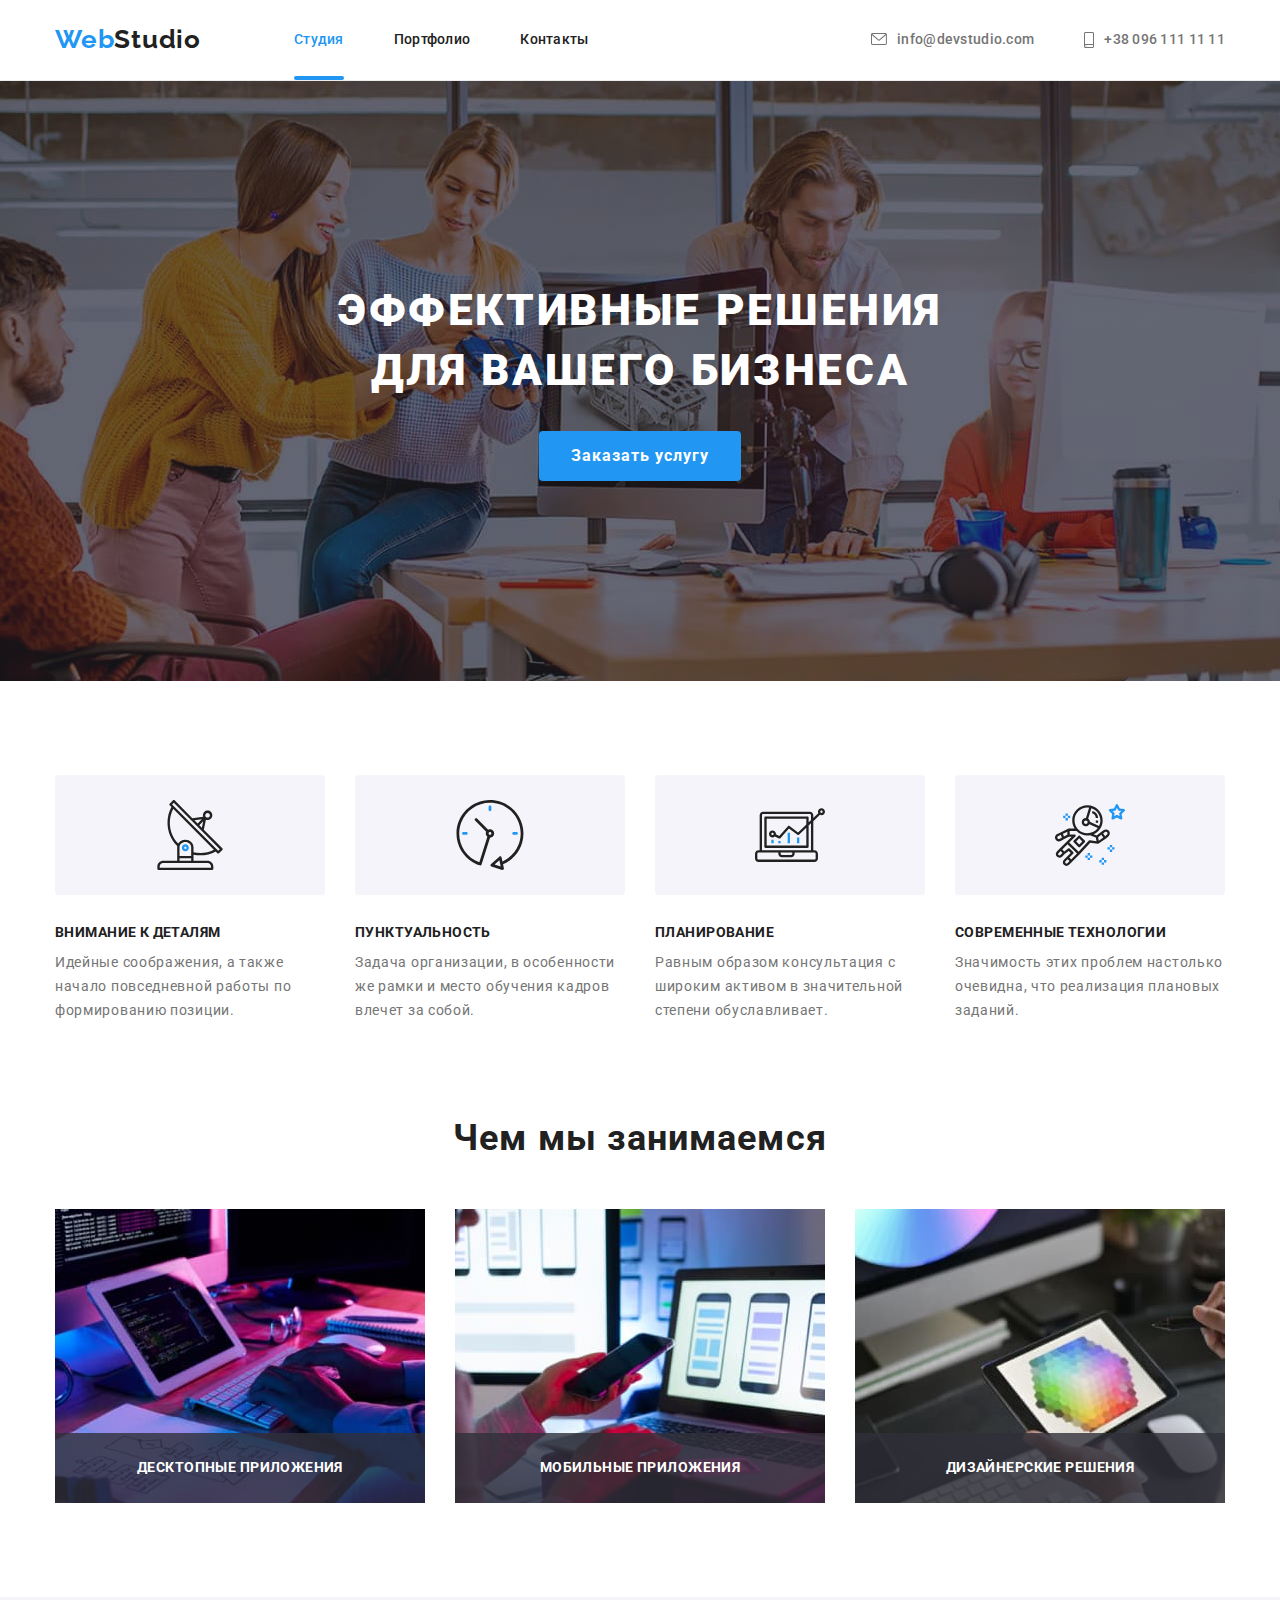
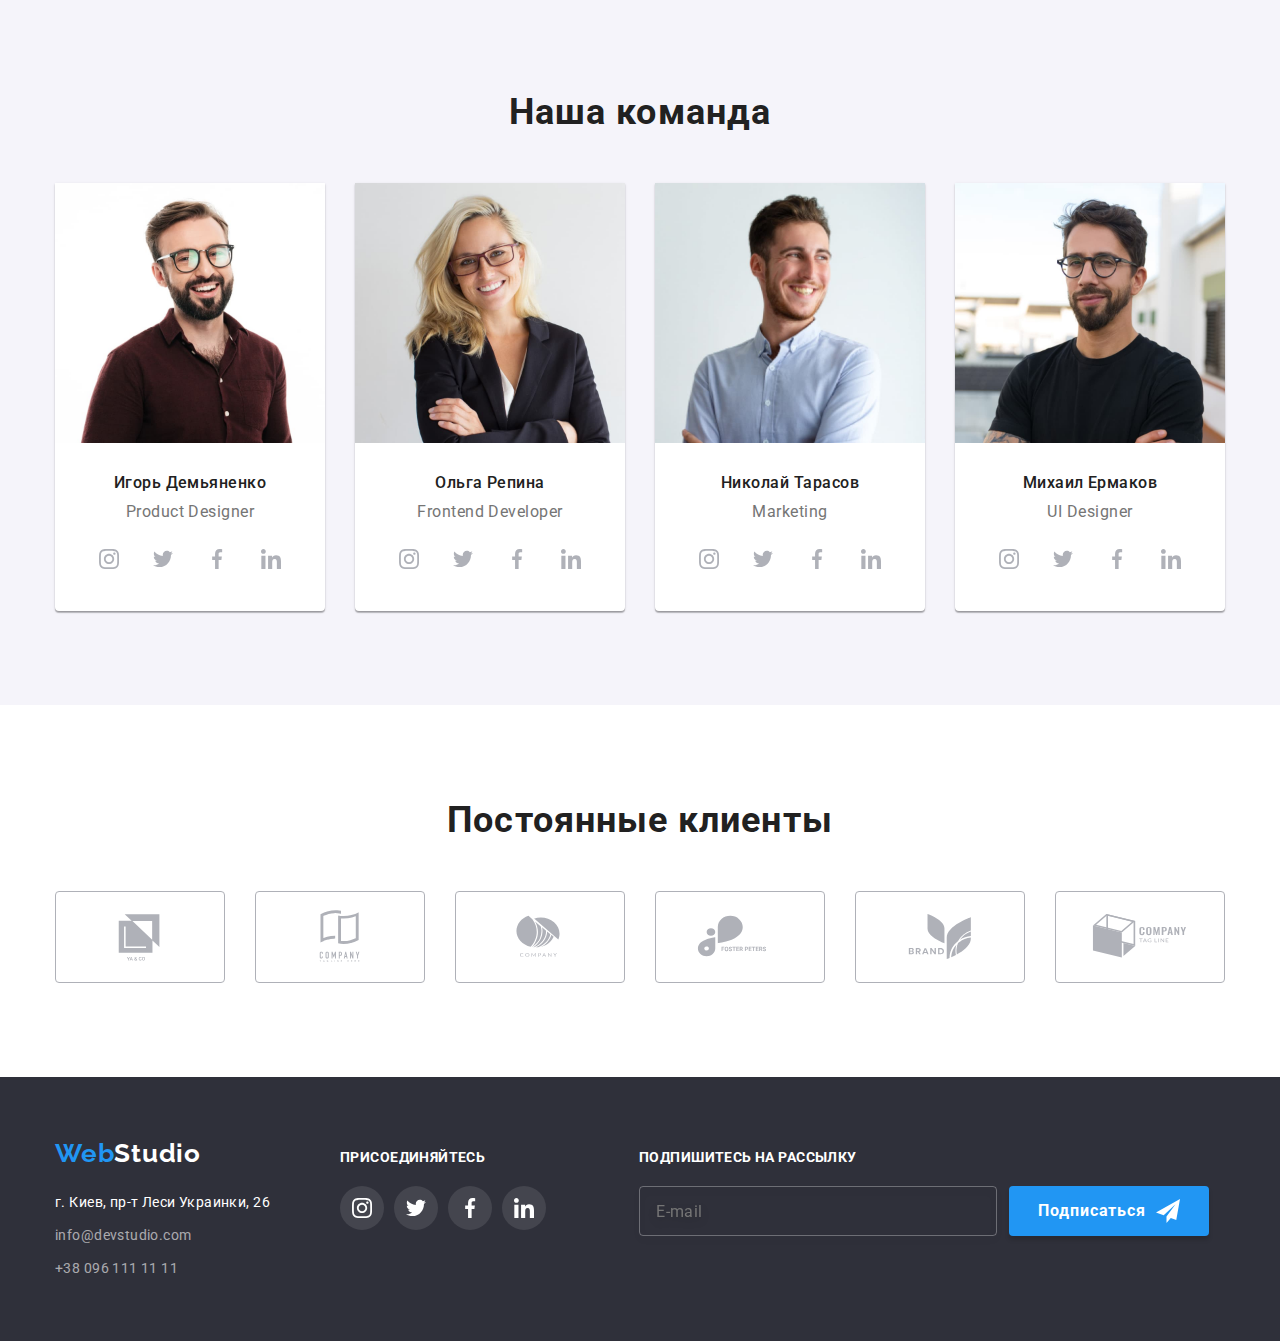
==== commit 06097bf9: "new setting" ====
--- a/index.html
+++ b/index.html
@@ -8,39 +8,41 @@
     <link rel="stylesheet" href="./css/main.min.css">
 </head>
 <body>
-    <header class="container header-container">        
-        <nav class="site-nav">
-            <a href="./index.html" class="logo">Web<span class="logo__style">Studio</span></a>
-            <ul class="navigation">
-                <li class="navigation__item">
-                    <a href="./index.html" class="navigation__link navigation__link-current">Студия</a>
+    <header class="site-header">        
+        <div class="container header__container">
+            <nav class="site-nav">
+                <a href="./index.html" class="logo">Web<span class="logo__style">Studio</span></a>
+                <ul class="navigation">
+                    <li class="navigation__item">
+                        <a href="./index.html" class="navigation__link navigation__link-current">Студия</a>
+                    </li>
+                    <li class="navigation__item">
+                        <a href="./portfolio.html" class="navigation__link">Портфолио</a>
+                    </li>
+                    <li class="navigation__item">
+                        <a href="" class="navigation__link">Контакты</a>
+                    </li>
+                </ul>
+            </nav>
+            <ul class="contacts">
+                <li class="contacts__item">
+                    <a href="mailto:info@devstudio.com" class="contacts__link">
+                        <svg class="contacts__icon" width="16" height="12">
+                            <use href="./images/sprite.svg#icon-envelope">
+                            </use>
+                        </svg> info@devstudio.com
+                    </a>
                 </li>
-                <li class="navigation__item">
-                    <a href="./portfolio.html" class="navigation__link">Портфолио</a>
-                </li>
-                <li class="navigation__item">
-                    <a href="" class="navigation__link">Контакты</a>
+                <li class="contacts__item">
+                    <a href="tel:+380961111111" class="contacts__link">
+                        <svg class="contacts__icon" width="10" height="16">
+                            <use href="./images/sprite.svg#icon-smartphone">
+                            </use>
+                        </svg> +38 096 111 11 11
+                    </a>
                 </li>
             </ul>
-        </nav>
-        <ul class="contacts">
-            <li class="contacts__item">
-                <a href="mailto:info@devstudio.com" class="contacts__link">
-                    <svg class="contacts__icon" width="16" height="12">
-                        <use href="./images/sprite.svg#icon-envelope" >
-                        </use>
-                    </svg> info@devstudio.com
-                </a>
-            </li>
-            <li class="contacts__item">
-                <a href="tel:+380961111111" class="contacts__link">
-                    <svg class="contacts__icon" width="10" height="16">
-                        <use href="./images/sprite.svg#icon-smartphone" >
-                        </use>
-                    </svg> +38 096 111 11 11
-                </a>
-            </li>
-        </ul>
+        </div>
     </header> 
     <!--Основной контент-->   
     <main>
@@ -53,7 +55,7 @@
             </div>
         </section>
         <section class="section">
-            <div class="container advantages-container">
+            <div class="container">
                 <!--Заголовок спрячется в CSS-->
                 <h2 class="visually-hidden">Преимущества сотрудничества с нашей студией</h2>
                 <ul class="advantages row">
--- a/css/main.min.css
+++ b/css/main.min.css
@@ -1,2 +1,2 @@
-@import url("https://fonts.googleapis.com/css2?family=Raleway:wght@700&family=Roboto:wght@400;500;700;900&display=swap");@import url("https://cdnjs.cloudflare.com/ajax/libs/modern-normalize/1.1.0/modern-normalize.css");*,::before,::after{-webkit-box-sizing:border-box;box-sizing:border-box}body{font-family:'Roboto', sans-serif;color:#757575}h1,h2,h3,p,ul{margin-top:0;margin-bottom:0}ul{padding:0;list-style:none}img{display:block;max-width:100%;height:auto}.logo{font-family:'Raleway', sans-serif;color:#2196f3;text-decoration:none;font-weight:700;font-size:26px;line-height:1.3;letter-spacing:0.03em;margin-right:93px}.logo__style{color:#212121}.logo__style-white{color:#ffff}.logo__footer{display:block;margin-right:0;margin-bottom:20px}.container{width:1200px;padding-left:15px;padding-right:15px;margin:0 auto}.logo{font-family:'Raleway', sans-serif;color:#2196f3;text-decoration:none;font-weight:700;font-size:26px;line-height:1.3;letter-spacing:0.03em;margin-right:93px}.logo__style{color:#212121}.logo__style-white{color:#ffff}.logo__footer{display:block;margin-right:0;margin-bottom:20px}.header-container{display:-webkit-box;display:-ms-flexbox;display:flex;-webkit-box-pack:justify;-ms-flex-pack:justify;justify-content:space-between;height:80px;padding-top:24px;padding-bottom:25px;-webkit-box-align:center;-ms-flex-align:center;align-items:center;border-bottom:1px solid #ececec}.navigation{display:-webkit-box;display:-ms-flexbox;display:flex}.navigation__item{margin-right:50px}.navigation__item:last-child{margin-right:0}.site-nav{display:-webkit-box;display:-ms-flexbox;display:flex;-webkit-box-align:center;-ms-flex-align:center;align-items:center}.navigation__link{position:relative;padding:32px 0;color:#212121;text-decoration:none;font-weight:500;font-size:14px;line-height:1.14;letter-spacing:0.02em;-webkit-transition:color 250ms cubic-bezier(0.4, 0, 0.2, 1);transition:color 250ms cubic-bezier(0.4, 0, 0.2, 1)}.navigation__link:hover,.navigation__link:focus{color:#2196f3}.navigation__link-current{color:#2196f3}.navigation__link-current::after{position:absolute;content:'';width:100%;height:4px;bottom:-1px;right:0;border-radius:2px;background-color:#2196f3}.contacts{display:-webkit-box;display:-ms-flexbox;display:flex}.contacts__item{margin-left:50px}.contacts__item:first-child{margin-left:0}.contacts__link{display:-webkit-box;display:-ms-flexbox;display:flex;-webkit-box-align:center;-ms-flex-align:center;align-items:center;color:#757575;font-weight:500;font-size:14px;line-height:1.14;letter-spacing:0.02em;text-decoration:none;-webkit-transition:color 250ms cubic-bezier(0.4, 0, 0.2, 1);transition:color 250ms cubic-bezier(0.4, 0, 0.2, 1)}.contacts__link:hover,.contacts__link:focus{color:#2196f3}.contacts__icon{margin-right:10px;fill:currentColor}.contacts__link:hover .contacts__icon,.contacts__link:focus .contacts__icon{color:#2196f3;fill:#2196f3;stroke:#2196f3}.hero{background-color:#2f303a;padding-top:200px;padding-bottom:200px;max-width:1600px;height:600px;margin-left:auto;margin-right:auto;background-image:-webkit-gradient(linear, left top, right top, from(rgba(47,48,58,0.4)), to(rgba(47,48,58,0.4))),url(../images/bgimg.jpg);background-image:linear-gradient(to right, rgba(47,48,58,0.4), rgba(47,48,58,0.4)),url(../images/bgimg.jpg);background-position:center;background-repeat:no-repeat;background-size:cover}.hero__heading{color:#ffff;font-weight:900;font-size:44px;line-height:1.36;text-align:center;letter-spacing:0.06em;text-transform:uppercase;margin-bottom:30px}.hero__container{display:-webkit-box;display:-ms-flexbox;display:flex;-webkit-box-orient:vertical;-webkit-box-direction:normal;-ms-flex-direction:column;flex-direction:column;-webkit-box-align:center;-ms-flex-align:center;align-items:center;-webkit-box-pack:center;-ms-flex-pack:center;justify-content:center}.hero__button{color:#ffff;background-color:#2196f3;font-family:inherit;font-weight:bold;font-size:16px;line-height:1.88;display:-webkit-box;display:-ms-flexbox;display:flex;-webkit-box-align:center;-ms-flex-align:center;align-items:center;text-align:center;letter-spacing:0.06em;cursor:pointer;border-radius:4px;padding:10px 32px;border:none;outline:none;-webkit-transition:opacity 250ms cubic-bezier(0.4, 0, 0.2, 1);transition:opacity 250ms cubic-bezier(0.4, 0, 0.2, 1)}.hero__button:hover{opacity:0.8}.backdrop{position:fixed;left:0;top:0;width:100%;height:100%;background-color:rgba(0,0,0,0.2);opacity:1;-webkit-transition:opacity 250ms cubic-bezier(0.4, 0, 0.2, 1);transition:opacity 250ms cubic-bezier(0.4, 0, 0.2, 1)}.backdrop.is-hidden{opacity:0;visibility:hidden;pointer-events:none}.modal{position:absolute;width:528px;min-height:581px;padding:40px 39px 40px 41px;left:50%;top:50%;-webkit-transform:translate(-50%, -50%) scale(1);transform:translate(-50%, -50%) scale(1);-webkit-transition:-webkit-transform 250ms cubic-bezier(0.4, 0, 0.2, 1);transition:-webkit-transform 250ms cubic-bezier(0.4, 0, 0.2, 1);transition:transform 250ms cubic-bezier(0.4, 0, 0.2, 1);transition:transform 250ms cubic-bezier(0.4, 0, 0.2, 1), -webkit-transform 250ms cubic-bezier(0.4, 0, 0.2, 1);background-color:#fff;-webkit-box-shadow:0px 1px 3px rgba(0,0,0,0.12),0px 1px 1px rgba(0,0,0,0.14),0px 2px 1px rgba(0,0,0,0.2);box-shadow:0px 1px 3px rgba(0,0,0,0.12),0px 1px 1px rgba(0,0,0,0.14),0px 2px 1px rgba(0,0,0,0.2);border-radius:4px}.button-close-modal{display:-webkit-box;display:-ms-flexbox;display:flex;-webkit-box-align:center;-ms-flex-align:center;align-items:center;position:absolute;top:8px;right:8px;width:30px;height:30px;background:#ffffff;border:1px solid rgba(0,0,0,0.1);border-radius:50%;cursor:pointer;-webkit-transition:fill 250ms cubic-bezier(0.4, 0, 0.2, 1);transition:fill 250ms cubic-bezier(0.4, 0, 0.2, 1)}.button-close-modal:hover .icon-close-modal,.button-close-modal:focus .icon-close-modal{fill:#2196f3}.modal__title{font-weight:700;font-size:20px;line-height:23px;text-align:center;letter-spacing:0.03em;color:#212121;margin-bottom:12px}.modal__box{position:relative;width:100%;margin-bottom:10px;cursor:pointer}.modal__label{display:block;margin-bottom:4px;font-size:12px;line-height:1.2;letter-spacing:0.01em;color:#757575}.modal__input{width:100%;min-height:40px;border:1px solid rgba(33,33,33,0.2);border-radius:4px;cursor:pointer;padding-left:40px;outline:none;-webkit-transition:border-color 250ms cubic-bezier(0.4, 0, 0.2, 1);transition:border-color 250ms cubic-bezier(0.4, 0, 0.2, 1)}.modal__input .modal__input:focus{border-color:#2196f3}.modal__icon{position:absolute;left:12px;bottom:11px;-webkit-transition:fill 250ms cubic-bezier(0.4, 0, 0.2, 1);transition:fill 250ms cubic-bezier(0.4, 0, 0.2, 1)}.modal__field:focus .modal__icon,.modal__field:hover .modal__icon{fill:#2196f3}.modal__comment{display:block;resize:none;width:100%;height:120px;padding:12px 16px;border:1px solid rgba(33,33,33,0.2);border-radius:4px;font-size:14px;line-height:16px;letter-spacing:0.01em;color:rgba(117,117,117,0.5);outline:none;-webkit-transition:border-color 250ms cubic-bezier(0.4, 0, 0.2, 1);transition:border-color 250ms cubic-bezier(0.4, 0, 0.2, 1)}.modal__comment:focus,.modal__comment:hover{border-color:#2196f3}.checkbox{display:-webkit-box;display:-ms-flexbox;display:flex;-webkit-box-pack:center;-ms-flex-pack:center;justify-content:center;-webkit-box-align:center;-ms-flex-align:center;align-items:center;margin-top:15px;margin-bottom:30px}.hidden{position:absolute;width:1px;height:1px;margin:-1px;padding:0;overflow:hidden;border:0;clip:rect(0 0 0 0)}.checkbox__send{display:-webkit-box;display:-ms-flexbox;display:flex;-webkit-box-pack:center;-ms-flex-pack:center;justify-content:center;-webkit-box-align:center;-ms-flex-align:center;align-items:center;width:16px;height:15px;border:2px solid #212121;border-radius:2px;margin-right:7px;-webkit-transition:border-color 250ms cubic-bezier(0.4, 0, 0.2, 1);transition:border-color 250ms cubic-bezier(0.4, 0, 0.2, 1)}.checkbox__label{display:-webkit-box;display:-ms-flexbox;display:flex;-webkit-box-pack:center;-ms-flex-pack:center;justify-content:center;-webkit-box-align:center;-ms-flex-align:center;align-items:center;font-size:14px;line-height:24px;letter-spacing:0.03em;color:#757575}.agreement-link{color:#2196f3;font-size:14px;line-height:24px;letter-spacing:0.03em}.checkbox__input:checked+.checkbox__label .checkbox__send{background-color:#2196f3;border:none}.checkbox__input:hover+.checkbox__label .checkbox__send,.checkbox__input:focus+.checkbox__label .checkbox__send{border-color:#2196f3}.modal-submit-button{margin:0 auto;width:200px;height:50px;color:#ffff;background-color:#2196f3;font-family:inherit;font-weight:700;font-size:16px;line-height:1.88;display:block;-webkit-box-align:center;-ms-flex-align:center;align-items:center;text-align:center;letter-spacing:0.06em;cursor:pointer;border-radius:4px;padding:10px 32px;border:none;outline:none;-webkit-box-shadow:0px 4px 4px rgba(0,0,0,0.15);box-shadow:0px 4px 4px rgba(0,0,0,0.15);border-radius:4px;-webkit-transition:background-color 250ms cubic-bezier(0.4, 0, 0.2, 1);transition:background-color 250ms cubic-bezier(0.4, 0, 0.2, 1)}.modal-submit-button:hover,.modal-submit-button:focus{background-color:#188ce8}.visually-hidden{position:absolute;clip:rect(0 0 0 0);width:1px;height:1px;margin:-1px}.section{padding-top:94px;padding-bottom:94px}.row{display:-webkit-box;display:-ms-flexbox;display:flex}.advantages__item{margin-left:30px}.advantages__item:first-child{margin-left:0}.advantages__box{display:-webkit-box;display:-ms-flexbox;display:flex;-webkit-box-pack:center;-ms-flex-pack:center;justify-content:center;-webkit-box-align:center;-ms-flex-align:center;align-items:center;width:270px;height:120px;background-color:#f5f4fa;border-radius:4px;margin-bottom:30px}.advantages__title{color:#212121;font-weight:700;font-size:14px;line-height:1.14;letter-spacing:0.03em;text-transform:uppercase;margin-bottom:10px}.advantages__text{color:#757575;font-size:14px;line-height:1.71;letter-spacing:0.05em}.section__work{padding-top:0px}.section__title{color:#212121;font-weight:bold;font-size:36px;line-height:1.17;text-align:center;letter-spacing:0.03em;margin-bottom:50px}.work__item{position:relative;margin-right:30px}.work__item:last-child{margin-right:0}.work__title{position:absolute;display:-webkit-box;display:-ms-flexbox;display:flex;-webkit-box-pack:center;-ms-flex-pack:center;justify-content:center;-webkit-box-align:center;-ms-flex-align:center;align-items:center;left:0;bottom:0;width:370px;height:70px;background-color:rgba(47,48,58,0.8)}.work__text{color:#ffff;font-weight:700;font-size:14px;line-height:1.14;letter-spacing:0.03em;text-transform:uppercase}.dream-team{background-color:#f5f4fa}.team__item{margin-right:30px}.team__item:last-child{margin-right:0}.team__content{display:-webkit-box;display:-ms-flexbox;display:flex;-webkit-box-orient:vertical;-webkit-box-direction:normal;-ms-flex-direction:column;flex-direction:column;background-color:#ffff;-webkit-box-shadow:0px 1px 3px rgba(0,0,0,0.12),0px 1px 1px rgba(0,0,0,0.14),0px 2px 1px rgba(0,0,0,0.2);box-shadow:0px 1px 3px rgba(0,0,0,0.12),0px 1px 1px rgba(0,0,0,0.14),0px 2px 1px rgba(0,0,0,0.2);border-radius:0px 0px 4px 4px}.team__card{padding-top:30px;padding-bottom:30px}.team__title{color:#212121;font-weight:500;font-size:16px;line-height:1.19;text-align:center;letter-spacing:0.03em;margin-bottom:10px}.team__text{color:#757575;font-size:16px;line-height:1.19;text-align:center;letter-spacing:0.03em;margin-bottom:16px}.networks{display:-webkit-box;display:-ms-flexbox;display:flex;-webkit-box-pack:center;-ms-flex-pack:center;justify-content:center;-webkit-box-align:center;-ms-flex-align:center;align-items:center}.networks__item{margin-right:10px}.networks__item:last-child{margin-right:0}.networks__link{display:-webkit-box;display:-ms-flexbox;display:flex;-webkit-box-pack:center;-ms-flex-pack:center;justify-content:center;-webkit-box-align:center;-ms-flex-align:center;align-items:center;border-radius:50%;width:44px;height:44px;-webkit-transition:background-color 250ms cubic-bezier(0.4, 0, 0.2, 1);transition:background-color 250ms cubic-bezier(0.4, 0, 0.2, 1)}.networks__link:focus,.networks__link:hover{background-color:#2196f3}.networks__icon{fill:#afb1b8;-webkit-transition:fill 250ms cubic-bezier(0.4, 0, 0.2, 1);transition:fill 250ms cubic-bezier(0.4, 0, 0.2, 1)}.networks__link:focus .networks__icon,.networks__link:hover .networks__icon{fill:#ffff}.clients__item{-webkit-box-sizing:border-box;box-sizing:border-box;-ms-flex-preferred-size:calc(100% / 6 - 30px);flex-basis:calc(100% / 6 - 30px);margin-right:30px}.clients__item:last-child{margin-right:0}.clients__link{display:-webkit-box;display:-ms-flexbox;display:flex;-webkit-box-pack:center;-ms-flex-pack:center;justify-content:center;-webkit-box-align:center;-ms-flex-align:center;align-items:center;width:170px;height:92px;border:1px solid #afb1b8;border-radius:4px;-webkit-transition:border-color 250ms cubic-bezier(0.4, 0, 0.2, 1);transition:border-color 250ms cubic-bezier(0.4, 0, 0.2, 1)}.clients__link:hover,.clients__link:focus{border-color:#2196f3}.clients__icon{display:block;margin-top:0;margin-bottom:0;width:106px;height:60px;fill:#afb1b8;-webkit-transition:fill 250ms cubic-bezier(0.4, 0, 0.2, 1);transition:fill 250ms cubic-bezier(0.4, 0, 0.2, 1)}.clients__link:focus .clients__icon,.clients__link:hover .clients__icon{fill:#2196f3}.section__projects{padding-top:94px;padding-bottom:64px}.filter{display:-webkit-box;display:-ms-flexbox;display:flex;-webkit-box-pack:center;-ms-flex-pack:center;justify-content:center;margin-bottom:50px}.filter__item{margin-right:8px}.filter__item:last-child{margin-right:0}.filter__style{font-family:inherit;font-weight:500;font-size:16px;line-height:1.62;text-align:center;letter-spacing:0.03em;border:none;border-radius:4px;padding:6px 22px;-webkit-transition:background-color 250ms cubic-bezier(0.4, 0, 0.2, 1),color 250ms cubic-bezier(0.4, 0, 0.2, 1),-webkit-box-shadow 250ms cubic-bezier(0.4, 0, 0.2, 1);transition:background-color 250ms cubic-bezier(0.4, 0, 0.2, 1),color 250ms cubic-bezier(0.4, 0, 0.2, 1),-webkit-box-shadow 250ms cubic-bezier(0.4, 0, 0.2, 1);transition:background-color 250ms cubic-bezier(0.4, 0, 0.2, 1),color 250ms cubic-bezier(0.4, 0, 0.2, 1),box-shadow 250ms cubic-bezier(0.4, 0, 0.2, 1);transition:background-color 250ms cubic-bezier(0.4, 0, 0.2, 1),color 250ms cubic-bezier(0.4, 0, 0.2, 1),box-shadow 250ms cubic-bezier(0.4, 0, 0.2, 1),-webkit-box-shadow 250ms cubic-bezier(0.4, 0, 0.2, 1)}.filter__style:focus,.filter__style:hover{color:#ffff;background-color:#2196f3;cursor:pointer;-webkit-box-shadow:0px 3px 1px rgba(0,0,0,0.1),0px 1px 2px rgba(0,0,0,0.08),0px 2px 2px rgba(0,0,0,0.12);box-shadow:0px 3px 1px rgba(0,0,0,0.1),0px 1px 2px rgba(0,0,0,0.08),0px 2px 2px rgba(0,0,0,0.12)}.project{display:-webkit-box;display:-ms-flexbox;display:flex;-ms-flex-wrap:wrap;flex-wrap:wrap;padding:0;margin:0;margin-left:calc(-1 * 30px);margin-top:calc(-1 * 30px)}.project__item{margin-left:30px;margin-top:30px;-ms-flex-preferred-size:calc(100 / 3 - 30px);flex-basis:calc(100 / 3 - 30px)}.project__content{display:-webkit-box;display:-ms-flexbox;display:flex;-webkit-box-orient:vertical;-webkit-box-direction:normal;-ms-flex-direction:column;flex-direction:column;background-color:#ffff;text-decoration:none;-webkit-transition:-webkit-box-shadow 250ms cubic-bezier(0.4, 0, 0.2, 1);transition:-webkit-box-shadow 250ms cubic-bezier(0.4, 0, 0.2, 1);transition:box-shadow 250ms cubic-bezier(0.4, 0, 0.2, 1);transition:box-shadow 250ms cubic-bezier(0.4, 0, 0.2, 1), -webkit-box-shadow 250ms cubic-bezier(0.4, 0, 0.2, 1)}.project__content:focus,.project__content:hover{-webkit-box-shadow:0px 1px 1px rgba(0,0,0,0.12),0px 4px 4px rgba(0,0,0,0.06),1px 4px 6px rgba(0,0,0,0.16);box-shadow:0px 1px 1px rgba(0,0,0,0.12),0px 4px 4px rgba(0,0,0,0.06),1px 4px 6px rgba(0,0,0,0.16);cursor:pointer}.project__wrapp{position:relative;overflow:hidden}.project-hidden-late{position:absolute;padding:63px 24px;width:370px;top:0;left:0;height:100%;-webkit-transform:translateY(100%);transform:translateY(100%);-webkit-transition:-webkit-transform 250ms cubic-bezier(0.4, 0, 0.2, 1);transition:-webkit-transform 250ms cubic-bezier(0.4, 0, 0.2, 1);transition:transform 250ms cubic-bezier(0.4, 0, 0.2, 1);transition:transform 250ms cubic-bezier(0.4, 0, 0.2, 1), -webkit-transform 250ms cubic-bezier(0.4, 0, 0.2, 1);font-size:18px;line-height:1.56;letter-spacing:0.03em;color:#ffffff;background:rgba(33,150,243,0.9)}.project__content:focus .project-hidden-late,.project__content:hover .project-hidden-late{-webkit-transform:translateY(0);transform:translateY(0)}.project__box{padding:20px 24px;border:1px solid #eeeeee;border-top:none}.project__title{color:#212121;font-weight:700;font-size:18px;line-height:2;letter-spacing:0.06em;margin-bottom:4px}.project__text{color:#757575;font-size:16px;line-height:1.88;letter-spacing:0.03em}.footer{background-color:#2f303a;padding-top:60px;padding-bottom:60px}.footer__position{display:-webkit-box;display:-ms-flexbox;display:flex;-webkit-box-align:baseline;-ms-flex-align:baseline;align-items:baseline}.footer__adress{-webkit-box-flex:1;-ms-flex-positive:1;flex-grow:1}.address__studio{list-style-type:none;font-style:normal;padding-left:0}.link-map{color:#ffff;text-decoration:none;font-size:14px;line-height:1.71;letter-spacing:0.03em;-webkit-transition:color 250ms cubic-bezier(0.4, 0, 0.2, 1);transition:color 250ms cubic-bezier(0.4, 0, 0.2, 1)}.link-map:hover,.link-map:focus{color:#2196f3}.address__item{padding-bottom:9px}.address__item:last-child{padding-bottom:0}.address__link{color:rgba(255,255,255,0.6);text-decoration:none;font-size:14px;line-height:1.71;letter-spacing:0.03em;-webkit-transition:color 250ms cubic-bezier(0.4, 0, 0.2, 1);transition:color 250ms cubic-bezier(0.4, 0, 0.2, 1)}.address__link:hover,.address__link:focus{color:#2196f3}.account{margin-left:70px}.account__title{color:#ffff;font-weight:700;font-size:14px;line-height:1.14;letter-spacing:0.03em;text-transform:uppercase;margin-bottom:20px}.account__list{display:-webkit-box;display:-ms-flexbox;display:flex}.account__item{margin-right:10px}.account__item:last-child{margin-right:0}.account__link{display:-webkit-box;display:-ms-flexbox;display:flex;-webkit-box-pack:center;-ms-flex-pack:center;justify-content:center;-webkit-box-align:center;-ms-flex-align:center;align-items:center;border-radius:50%;width:44px;height:44px;background-color:rgba(255,255,255,0.1);-webkit-transition:background-color 250ms cubic-bezier(0.4, 0, 0.2, 1);transition:background-color 250ms cubic-bezier(0.4, 0, 0.2, 1)}.account__link:hover,.account__link:focus{background-color:#2196f3}.account__icon{fill:#ffff}.footer-form-box{margin-left:93px}.form{display:-webkit-box;display:-ms-flexbox;display:flex;-webkit-box-orient:horizontal;-webkit-box-direction:normal;-ms-flex-direction:row;flex-direction:row}.form__input{background-color:transparent;outline:none;font-size:16px;line-height:20px;letter-spacing:0.03em;color:rgba(255,255,255,0.6);margin-right:12px;padding-left:16px;width:358px;height:50px;-webkit-transition:border-color 250ms cubic-bezier(0.4, 0, 0.2, 1);transition:border-color 250ms cubic-bezier(0.4, 0, 0.2, 1);border:1px solid rgba(255,255,255,0.3);-webkit-filter:drop-shadow(0px 4px 4px rgba(0,0,0,0.15));filter:drop-shadow(0px 4px 4px rgba(0,0,0,0.15));border-radius:4px;cursor:pointer}.form__input:hover,.form__input:focus{border-color:#2196f3}.form__submit{display:-webkit-box;display:-ms-flexbox;display:flex;-webkit-box-align:center;-ms-flex-align:center;align-items:center;-webkit-box-pack:center;-ms-flex-pack:center;justify-content:center;width:200px;height:50px;margin:0;font-family:inherit;font-weight:700;font-size:16px;line-height:30px;text-align:center;letter-spacing:0.06em;color:#ffffff;background-color:#2196f3;-webkit-box-shadow:0px 4px 4px rgba(0,0,0,0.15);box-shadow:0px 4px 4px rgba(0,0,0,0.15);border-radius:4px;border:none;cursor:pointer;-webkit-transition:background-color 250ms cubic-bezier(0.4, 0, 0.2, 1);transition:background-color 250ms cubic-bezier(0.4, 0, 0.2, 1)}.form__submit:focus,.form__submit:hover{background-color:#188ce8}.form__svg{margin-left:10px}
+@import url("https://cdnjs.cloudflare.com/ajax/libs/modern-normalize/1.1.0/modern-normalize.css");@import url("https://fonts.googleapis.com/css2?family=Raleway:wght@700&family=Roboto:wght@400;500;700;900&display=swap");body{font-family:'Roboto', sans-serif;color:#757575}h1,h2,h3,p,ul{margin-top:0;margin-bottom:0}ul{padding:0;list-style:none}img{display:block;max-width:100%;height:auto}.logo{font-family:'Raleway', sans-serif;color:#2196f3;text-decoration:none;font-weight:700;font-size:26px;line-height:1.3;letter-spacing:0.03em;margin-right:93px}.logo__style{color:#212121}.logo__style-white{color:#ffff}.logo__footer{display:block;margin-right:0;margin-bottom:20px}.container{max-width:1200px;padding-left:15px;padding-right:15px;margin:0 auto}.site-header{border-bottom:1px solid #ececec}.header__container{display:flex;justify-content:space-between;height:80px;padding-top:24px;padding-bottom:25px;align-items:center}.navigation{display:flex}.navigation__item{margin-right:50px}.navigation__item:last-child{margin-right:0}.site-nav{display:flex;align-items:center}.navigation__link{position:relative;padding:32px 0;color:#212121;text-decoration:none;font-weight:500;font-size:14px;line-height:1.14;letter-spacing:0.02em;transition:color 250ms cubic-bezier(0.4, 0, 0.2, 1)}.navigation__link:hover,.navigation__link:focus{color:#2196f3}.navigation__link-current{color:#2196f3}.navigation__link-current::after{position:absolute;content:'';width:100%;height:4px;bottom:-1px;right:0;border-radius:2px;background-color:#2196f3}.contacts{display:flex}.contacts__item{margin-left:50px}.contacts__item:first-child{margin-left:0}.contacts__link{display:flex;align-items:center;color:#757575;font-weight:500;font-size:14px;line-height:1.14;letter-spacing:0.02em;text-decoration:none;transition:color 250ms cubic-bezier(0.4, 0, 0.2, 1)}.contacts__link:hover,.contacts__link:focus{color:#2196f3}.contacts__icon{margin-right:10px;fill:currentColor}.contacts__link:hover .contacts__icon,.contacts__link:focus .contacts__icon{color:#2196f3;fill:#2196f3;stroke:#2196f3}.hero{background-color:#2f303a;padding-top:200px;padding-bottom:200px;max-width:1600px;height:600px;margin-left:auto;margin-right:auto;background-image:linear-gradient(to right, rgba(47,48,58,0.4), rgba(47,48,58,0.4)),url(../images/bgimg.jpg);background-position:center;background-repeat:no-repeat;background-size:cover}.hero__heading{color:#ffff;font-weight:900;font-size:44px;line-height:1.36;text-align:center;letter-spacing:0.06em;text-transform:uppercase;margin-bottom:30px}.hero__container{display:flex;flex-direction:column;align-items:center;justify-content:center}.hero__button{color:#ffff;background-color:#2196f3;font-family:inherit;font-weight:bold;font-size:16px;line-height:1.88;display:flex;align-items:center;text-align:center;letter-spacing:0.06em;cursor:pointer;border-radius:4px;padding:10px 32px;border:none;outline:none;transition:opacity 250ms cubic-bezier(0.4, 0, 0.2, 1)}.hero__button:hover{opacity:0.8}.backdrop{position:fixed;left:0;top:0;width:100%;height:100%;background-color:rgba(0,0,0,0.2);opacity:1;transition:opacity 250ms cubic-bezier(0.4, 0, 0.2, 1)}.backdrop.is-hidden{opacity:0;visibility:hidden;pointer-events:none}.modal{position:absolute;width:528px;min-height:581px;padding:40px 39px 40px 41px;left:50%;top:50%;transform:translate(-50%, -50%) scale(1);transition:transform 250ms cubic-bezier(0.4, 0, 0.2, 1);background-color:#fff;box-shadow:0px 1px 3px rgba(0,0,0,0.12),0px 1px 1px rgba(0,0,0,0.14),0px 2px 1px rgba(0,0,0,0.2);border-radius:4px}.button-close-modal{display:flex;align-items:center;position:absolute;top:8px;right:8px;width:30px;height:30px;background:#ffffff;border:1px solid rgba(0,0,0,0.1);border-radius:50%;cursor:pointer;transition:fill 250ms cubic-bezier(0.4, 0, 0.2, 1)}.button-close-modal:hover .icon-close-modal,.button-close-modal:focus .icon-close-modal{fill:#2196f3}.modal__title{font-weight:700;font-size:20px;line-height:23px;text-align:center;letter-spacing:0.03em;color:#212121;margin-bottom:12px}.modal__box{position:relative;width:100%;margin-bottom:10px;cursor:pointer}.modal__label{display:block;margin-bottom:4px;font-size:12px;line-height:1.2;letter-spacing:0.01em;color:#757575}.modal__input{width:100%;min-height:40px;border:1px solid rgba(33,33,33,0.2);border-radius:4px;cursor:pointer;padding-left:40px;outline:none;transition:border-color 250ms cubic-bezier(0.4, 0, 0.2, 1)}.modal__input .modal__input:focus{border-color:#2196f3}.modal__icon{position:absolute;left:12px;bottom:11px;transition:fill 250ms cubic-bezier(0.4, 0, 0.2, 1)}.modal__field:focus .modal__icon,.modal__field:hover .modal__icon{fill:#2196f3}.modal__comment{display:block;resize:none;width:100%;height:120px;padding:12px 16px;border:1px solid rgba(33,33,33,0.2);border-radius:4px;font-size:14px;line-height:16px;letter-spacing:0.01em;color:rgba(117,117,117,0.5);outline:none;transition:border-color 250ms cubic-bezier(0.4, 0, 0.2, 1)}.modal__comment:focus,.modal__comment:hover{border-color:#2196f3}.checkbox{display:flex;justify-content:center;align-items:center;margin-top:15px;margin-bottom:30px}.hidden{position:absolute;width:1px;height:1px;margin:-1px;padding:0;overflow:hidden;border:0;clip:rect(0 0 0 0)}.checkbox__send{display:flex;justify-content:center;align-items:center;width:16px;height:15px;border:2px solid #212121;border-radius:2px;margin-right:7px;transition:border-color 250ms cubic-bezier(0.4, 0, 0.2, 1)}.checkbox__label{display:flex;justify-content:center;align-items:center;font-size:14px;line-height:24px;letter-spacing:0.03em;color:#757575}.agreement-link{color:#2196f3;font-size:14px;line-height:24px;letter-spacing:0.03em}.checkbox__input:checked+.checkbox__label .checkbox__send{background-color:#2196f3;border:none}.checkbox__input:hover+.checkbox__label .checkbox__send,.checkbox__input:focus+.checkbox__label .checkbox__send{border-color:#2196f3}.modal-submit-button{margin:0 auto;width:200px;height:50px;color:#ffff;background-color:#2196f3;font-family:inherit;font-weight:700;font-size:16px;line-height:1.88;display:block;align-items:center;text-align:center;letter-spacing:0.06em;cursor:pointer;border-radius:4px;padding:10px 32px;border:none;outline:none;box-shadow:0px 4px 4px rgba(0,0,0,0.15);border-radius:4px;transition:background-color 250ms cubic-bezier(0.4, 0, 0.2, 1)}.modal-submit-button:hover,.modal-submit-button:focus{background-color:#188ce8}.visually-hidden{position:absolute;clip:rect(0 0 0 0);width:1px;height:1px;margin:-1px}.section{padding-top:94px;padding-bottom:94px}.row{display:flex}.advantages__item{margin-left:30px}.advantages__item:first-child{margin-left:0}.advantages__box{display:flex;justify-content:center;align-items:center;width:270px;height:120px;background-color:#f5f4fa;border-radius:4px;margin-bottom:30px}.advantages__title{color:#212121;font-weight:700;font-size:14px;line-height:1.14;letter-spacing:0.03em;text-transform:uppercase;margin-bottom:10px}.advantages__text{color:#757575;font-size:14px;line-height:1.71;letter-spacing:0.05em}.section__work{padding-top:0px}.section__title{color:#212121;font-weight:bold;font-size:36px;line-height:1.17;text-align:center;letter-spacing:0.03em;margin-bottom:50px}.work__item{position:relative;margin-right:30px}.work__item:last-child{margin-right:0}.work__title{position:absolute;display:flex;justify-content:center;align-items:center;left:0;bottom:0;width:370px;height:70px;background-color:rgba(47,48,58,0.8)}.work__text{color:#ffff;font-weight:700;font-size:14px;line-height:1.14;letter-spacing:0.03em;text-transform:uppercase}.dream-team{background-color:#f5f4fa}.team__item{margin-right:30px}.team__item:last-child{margin-right:0}.team__content{display:flex;flex-direction:column;background-color:#ffff;box-shadow:0px 1px 3px rgba(0,0,0,0.12),0px 1px 1px rgba(0,0,0,0.14),0px 2px 1px rgba(0,0,0,0.2);border-radius:0px 0px 4px 4px}.team__card{padding-top:30px;padding-bottom:30px}.team__title{color:#212121;font-weight:500;font-size:16px;line-height:1.19;text-align:center;letter-spacing:0.03em;margin-bottom:10px}.team__text{color:#757575;font-size:16px;line-height:1.19;text-align:center;letter-spacing:0.03em;margin-bottom:16px}.networks{display:flex;justify-content:center;align-items:center}.networks__item{margin-right:10px}.networks__item:last-child{margin-right:0}.networks__link{display:flex;justify-content:center;align-items:center;border-radius:50%;width:44px;height:44px;transition:background-color 250ms cubic-bezier(0.4, 0, 0.2, 1)}.networks__link:focus,.networks__link:hover{background-color:#2196f3}.networks__icon{fill:#afb1b8;transition:fill 250ms cubic-bezier(0.4, 0, 0.2, 1)}.networks__link:focus .networks__icon,.networks__link:hover .networks__icon{fill:#ffff}.clients__item{box-sizing:border-box;flex-basis:calc(100% / 6 - 30px);margin-right:30px}.clients__item:last-child{margin-right:0}.clients__link{display:flex;justify-content:center;align-items:center;width:170px;height:92px;border:1px solid #afb1b8;border-radius:4px;transition:border-color 250ms cubic-bezier(0.4, 0, 0.2, 1)}.clients__link:hover,.clients__link:focus{border-color:#2196f3}.clients__icon{display:block;margin-top:0;margin-bottom:0;width:106px;height:60px;fill:#afb1b8;transition:fill 250ms cubic-bezier(0.4, 0, 0.2, 1)}.clients__link:focus .clients__icon,.clients__link:hover .clients__icon{fill:#2196f3}.section__projects{padding-top:94px;padding-bottom:64px}.filter{display:flex;justify-content:center;margin-bottom:50px}.filter__item{margin-right:8px}.filter__item:last-child{margin-right:0}.filter__style{font-family:inherit;font-weight:500;font-size:16px;line-height:1.62;text-align:center;letter-spacing:0.03em;border:none;border-radius:4px;padding:6px 22px;transition:background-color 250ms cubic-bezier(0.4, 0, 0.2, 1),color 250ms cubic-bezier(0.4, 0, 0.2, 1),box-shadow 250ms cubic-bezier(0.4, 0, 0.2, 1)}.filter__style:focus,.filter__style:hover{color:#ffff;background-color:#2196f3;cursor:pointer;box-shadow:0px 3px 1px rgba(0,0,0,0.1),0px 1px 2px rgba(0,0,0,0.08),0px 2px 2px rgba(0,0,0,0.12)}.project{display:flex;flex-wrap:wrap;padding:0;margin:0;margin-left:calc(-1 * 30px);margin-top:calc(-1 * 30px)}.project__item{margin-left:30px;margin-top:30px;flex-basis:calc(100 / 3 - 30px)}.project__content{display:flex;flex-direction:column;background-color:#ffff;text-decoration:none;transition:box-shadow 250ms cubic-bezier(0.4, 0, 0.2, 1)}.project__content:focus,.project__content:hover{box-shadow:0px 1px 1px rgba(0,0,0,0.12),0px 4px 4px rgba(0,0,0,0.06),1px 4px 6px rgba(0,0,0,0.16);cursor:pointer}.project__wrapp{position:relative;overflow:hidden}.project-hidden-late{position:absolute;padding:63px 24px;width:370px;top:0;left:0;height:100%;transform:translateY(100%);transition:transform 250ms cubic-bezier(0.4, 0, 0.2, 1);font-size:18px;line-height:1.56;letter-spacing:0.03em;color:#ffffff;background:rgba(33,150,243,0.9)}.project__content:focus .project-hidden-late,.project__content:hover .project-hidden-late{transform:translateY(0)}.project__box{padding:20px 24px;border:1px solid #eeeeee;border-top:none}.project__title{color:#212121;font-weight:700;font-size:18px;line-height:2;letter-spacing:0.06em;margin-bottom:4px}.project__text{color:#757575;font-size:16px;line-height:1.88;letter-spacing:0.03em}.footer{background-color:#2f303a;padding-top:60px;padding-bottom:60px}.footer__position{display:flex;align-items:baseline}.footer__adress{flex-grow:1}.address__studio{list-style-type:none;font-style:normal;padding-left:0}.link-map{color:#ffff;text-decoration:none;font-size:14px;line-height:1.71;letter-spacing:0.03em;transition:color 250ms cubic-bezier(0.4, 0, 0.2, 1)}.link-map:hover,.link-map:focus{color:#2196f3}.address__item{padding-bottom:9px}.address__item:last-child{padding-bottom:0}.address__link{color:rgba(255,255,255,0.6);text-decoration:none;font-size:14px;line-height:1.71;letter-spacing:0.03em;transition:color 250ms cubic-bezier(0.4, 0, 0.2, 1)}.address__link:hover,.address__link:focus{color:#2196f3}.account{margin-left:70px}.account__title{color:#ffff;font-weight:700;font-size:14px;line-height:1.14;letter-spacing:0.03em;text-transform:uppercase;margin-bottom:20px}.account__list{display:flex}.account__item{margin-right:10px}.account__item:last-child{margin-right:0}.account__link{display:flex;justify-content:center;align-items:center;border-radius:50%;width:44px;height:44px;background-color:rgba(255,255,255,0.1);transition:background-color 250ms cubic-bezier(0.4, 0, 0.2, 1)}.account__link:hover,.account__link:focus{background-color:#2196f3}.account__icon{fill:#ffff}.footer-form-box{margin-left:93px}.form{display:flex;flex-direction:row}.form__input{background-color:transparent;outline:none;font-size:16px;line-height:20px;letter-spacing:0.03em;color:rgba(255,255,255,0.6);margin-right:12px;padding-left:16px;width:358px;height:50px;transition:border-color 250ms cubic-bezier(0.4, 0, 0.2, 1);border:1px solid rgba(255,255,255,0.3);filter:drop-shadow(0px 4px 4px rgba(0,0,0,0.15));border-radius:4px;cursor:pointer}.form__input:hover,.form__input:focus{border-color:#2196f3}.form__submit{display:flex;align-items:center;justify-content:center;width:200px;height:50px;margin:0;font-family:inherit;font-weight:700;font-size:16px;line-height:30px;text-align:center;letter-spacing:0.06em;color:#ffffff;background-color:#2196f3;box-shadow:0px 4px 4px rgba(0,0,0,0.15);border-radius:4px;border:none;cursor:pointer;transition:background-color 250ms cubic-bezier(0.4, 0, 0.2, 1)}.form__submit:focus,.form__submit:hover{background-color:#188ce8}.form__svg{margin-left:10px}
 /*# sourceMappingURL=main.min.css.map */